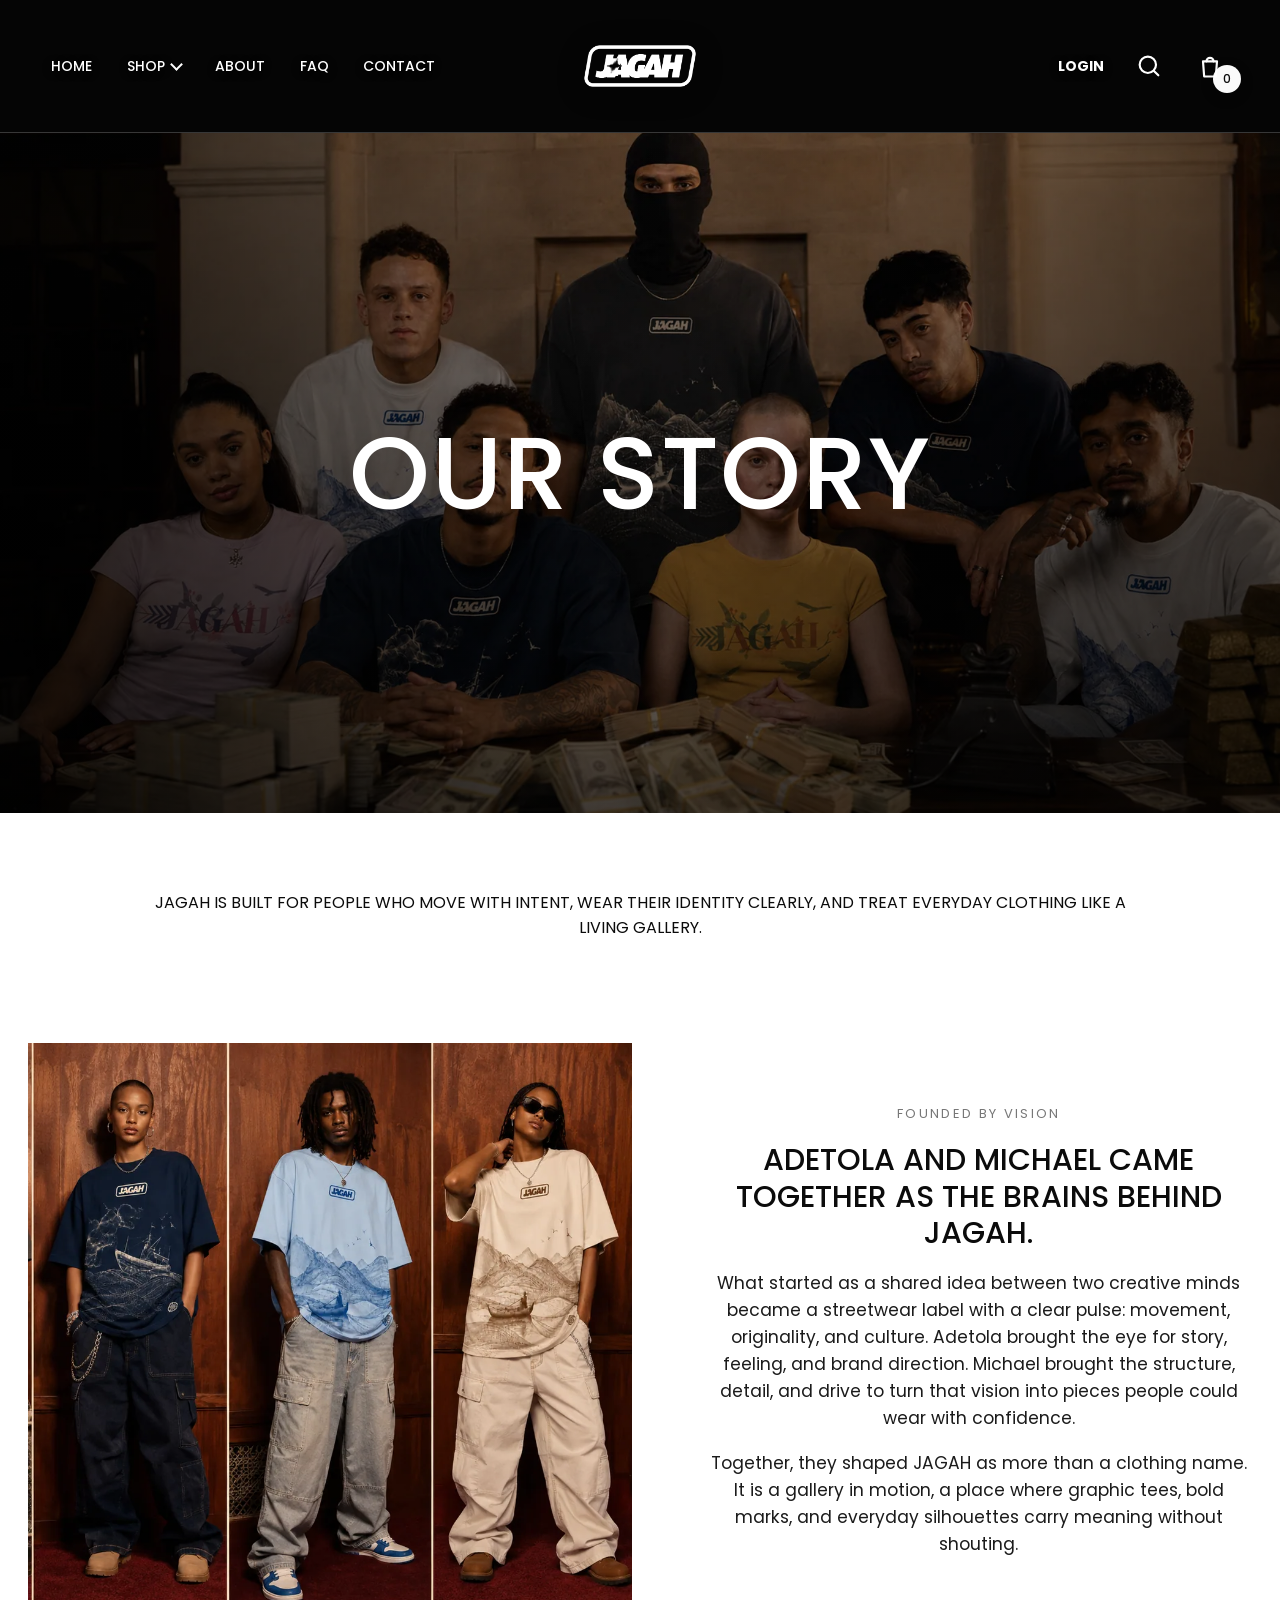
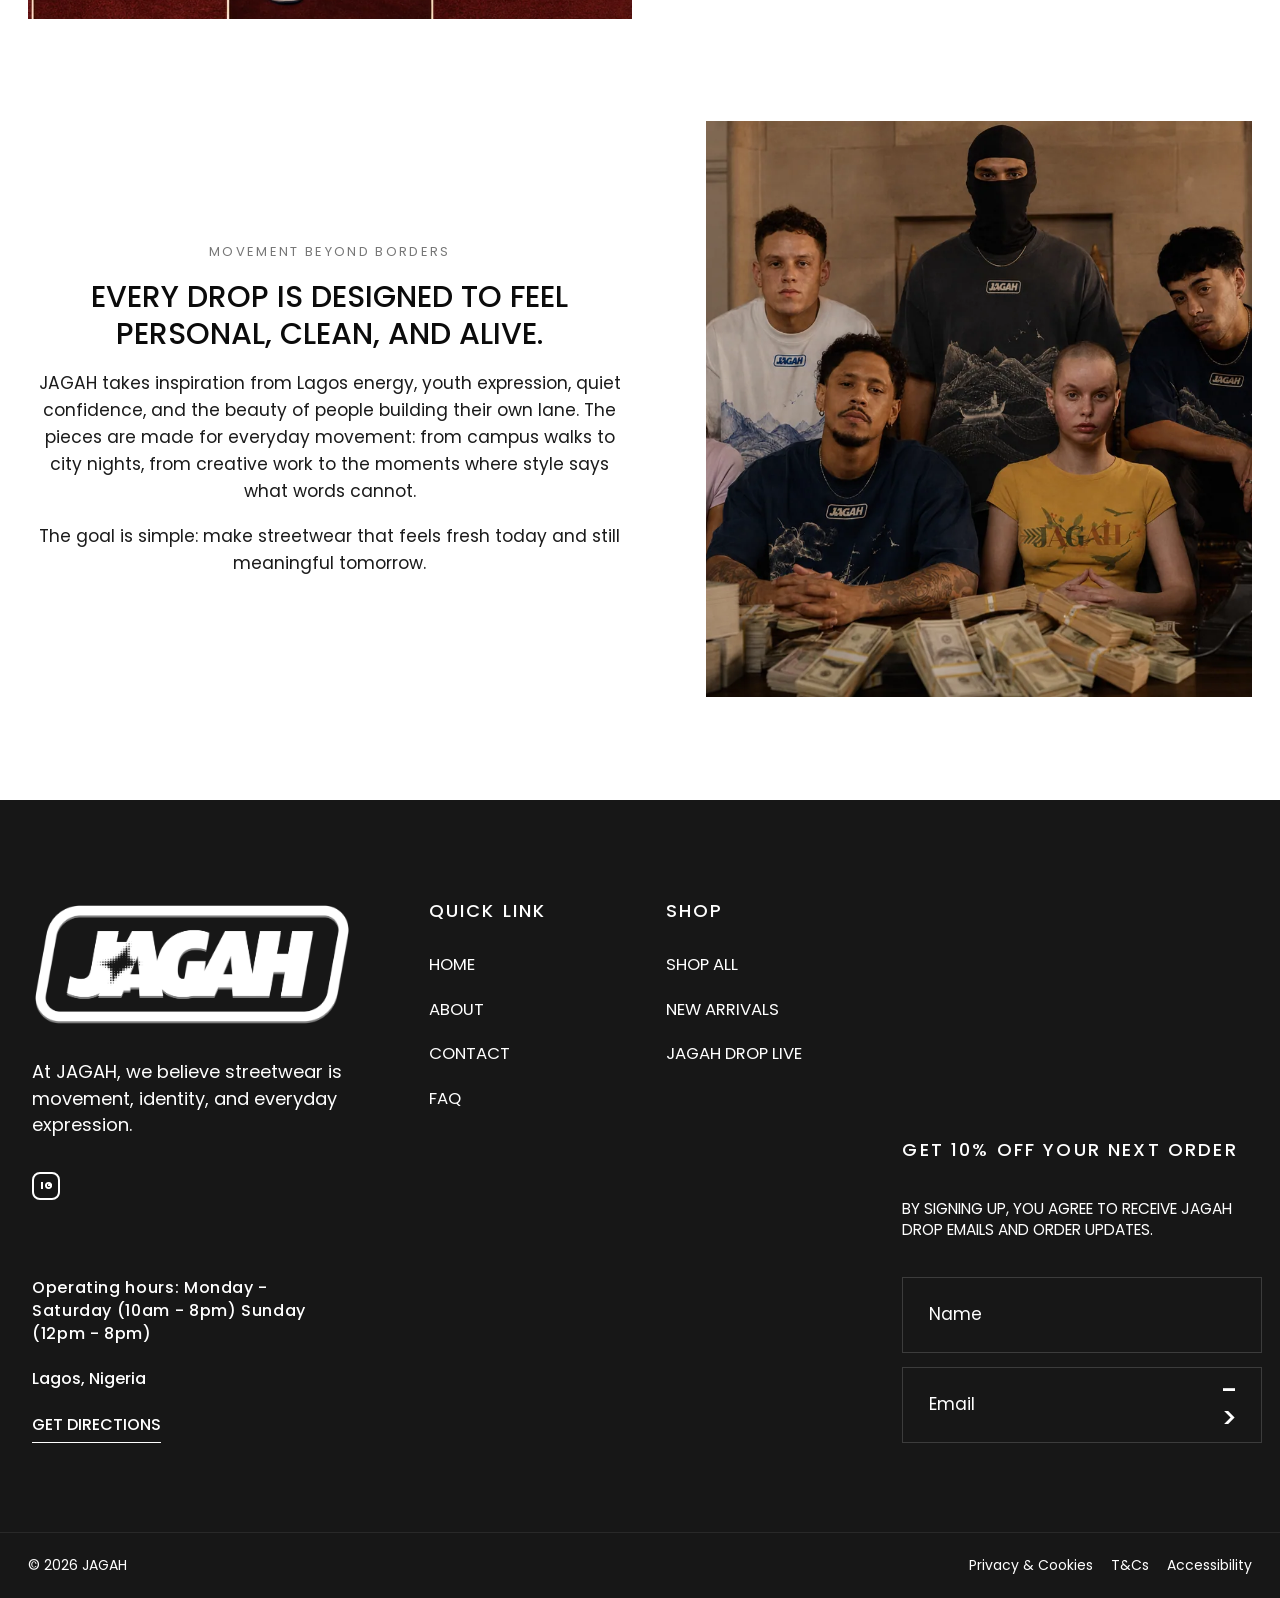
==== about.html @ 0daddcbd "Add files via upload" ====
<!DOCTYPE html>
<html lang="en">
<head>
  <meta charset="UTF-8">
  <meta name="viewport" content="width=device-width, initial-scale=1.0">
  <title>Our Story | JAGAH</title>
  <meta name="description" content="The story of JAGAH, shaped by Adetola and Michael.">
  <link rel="preconnect" href="https://fonts.googleapis.com">
  <link rel="preconnect" href="https://fonts.gstatic.com" crossorigin>
  <link href="https://fonts.googleapis.com/css2?family=Poppins:wght@300;400;500;600&display=swap" rel="stylesheet">
  <link rel="stylesheet" href="styles.css?v=jagah-no-product-popup">
</head>
<body class="about-body">
  <a class="skip-link" href="#story">Skip to story</a>

  <header class="site-header product-header" data-header>
    <a class="brand-wordmark" href="index.html#top" aria-label="JAGAH home">
      <img src="assets/jagah-logo-transparent.png" alt="JAGAH">
    </a>

    <nav class="desktop-nav" aria-label="Primary navigation">
      <a href="index.html#top">Home</a>
      <a class="has-subnav" href="index.html#shop">Shop</a>
      <a href="about.html">About</a>
      <a href="product.html#order-faq">FAQ</a>
      <a href="#support">Contact</a>
    </nav>

    <div class="header-actions">
      <button class="icon-button wishlist-open" type="button" aria-label="Open wishlist" title="Wishlist">
        <svg aria-hidden="true" viewBox="0 0 24 24">
          <path d="M20.8 4.6c-1.6-1.8-4.1-2-5.9-.4L12 6.8 9.1 4.2C7.3 2.6 4.8 2.8 3.2 4.6c-1.6 1.8-1.5 4.6.2 6.3L12 19l8.6-8.1c1.7-1.7 1.8-4.5.2-6.3Z"></path>
        </svg>
        <span class="count-pill" data-wishlist-count>0</span>
      </button>
      <button class="icon-button account-open" type="button" aria-label="Open account" title="Account">
        <span>Login</span>
      </button>
      <form class="search" role="search">
        <label class="sr-only" for="site-search">Search JAGAH products</label>
        <svg aria-hidden="true" viewBox="0 0 24 24">
          <circle cx="11" cy="11" r="7"></circle>
          <path d="m20 20-4-4"></path>
        </svg>
        <input id="site-search" type="search" autocomplete="off" placeholder="Search tees">
        <div class="suggestions" hidden></div>
      </form>
      <button class="bag-trigger" type="button" aria-label="Open shopping bag" title="Shopping bag">
        <svg aria-hidden="true" viewBox="0 0 24 24">
          <path d="M6 8h12l-1 13H7L6 8Z"></path>
          <path d="M9 8a3 3 0 0 1 6 0"></path>
        </svg>
        <span>Bag</span>
        <strong data-bag-count>0</strong>
      </button>
      <button class="menu-button" type="button" aria-label="Open menu" aria-expanded="false">
        <span></span>
        <span></span>
      </button>
    </div>

    <nav class="mobile-nav" aria-label="Mobile navigation" hidden>
      <a href="index.html#top">Home</a>
      <a href="index.html#shop">Shop</a>
      <a href="about.html">About</a>
      <a href="product.html#order-faq">FAQ</a>
      <a href="#support">Contact</a>
    </nav>
  </header>

  <main id="top">
    <section class="about-hero" aria-label="JAGAH story hero">
      <img src="assets/jagah-campaign-table.webp" alt="JAGAH campaign models wearing graphic streetwear">
      <div class="about-hero-shade"></div>
      <h1>Our Story</h1>
    </section>

    <section class="about-intro" id="story">
      <p>JAGAH is built for people who move with intent, wear their identity clearly, and treat everyday clothing like a living gallery.</p>
    </section>

    <section class="about-story-grid">
      <figure>
        <img src="assets/jagah-campaign-lineup.webp" alt="JAGAH models wearing graphic t-shirts">
      </figure>
      <article class="about-story-copy">
        <span>Founded by vision</span>
        <h2>Adetola and Michael came together as the brains behind JAGAH.</h2>
        <p>What started as a shared idea between two creative minds became a streetwear label with a clear pulse: movement, originality, and culture. Adetola brought the eye for story, feeling, and brand direction. Michael brought the structure, detail, and drive to turn that vision into pieces people could wear with confidence.</p>
        <p>Together, they shaped JAGAH as more than a clothing name. It is a gallery in motion, a place where graphic tees, bold marks, and everyday silhouettes carry meaning without shouting.</p>
      </article>
    </section>

    <section class="about-story-grid about-story-grid-reverse">
      <article class="about-story-copy">
        <span>Movement beyond borders</span>
        <h2>Every drop is designed to feel personal, clean, and alive.</h2>
        <p>JAGAH takes inspiration from Lagos energy, youth expression, quiet confidence, and the beauty of people building their own lane. The pieces are made for everyday movement: from campus walks to city nights, from creative work to the moments where style says what words cannot.</p>
        <p>The goal is simple: make streetwear that feels fresh today and still meaningful tomorrow.</p>
      </article>
      <figure>
        <img src="assets/jagah-campaign-table.webp" alt="JAGAH group campaign wearing branded pieces">
      </figure>
    </section>
  </main>

  <footer class="retail-footer jagah-footer" id="support">
    <section class="jagah-footer-grid" aria-label="JAGAH footer">
      <div class="jagah-footer-brand">
        <a class="footer-logo" href="index.html#top" aria-label="JAGAH home">
          <img src="assets/jagah-logo-transparent.png" alt="JAGAH">
        </a>
        <p>At JAGAH, we believe streetwear is movement, identity, and everyday expression.</p>
        <a class="instagram-link" href="#support" aria-label="JAGAH Instagram">IG</a>
        <div class="footer-address">
          <strong>Operating hours: Monday - Saturday (10am - 8pm) Sunday (12pm - 8pm)</strong>
          <span>Lagos, Nigeria</span>
          <a href="#support">Get directions</a>
        </div>
      </div>

      <nav class="footer-link-group" aria-label="Quick links">
        <h3>Quick link</h3>
        <a href="index.html#top">Home</a>
        <a href="about.html">About</a>
        <a href="#support">Contact</a>
        <a href="product.html#order-faq">FAQ</a>
      </nav>

      <nav class="footer-link-group" aria-label="Shop links">
        <h3>Shop</h3>
        <a href="index.html#shop">Shop all</a>
        <a href="index.html#shop">New arrivals</a>
        <a href="index.html#drop">JAGAH drop live</a>
      </nav>

      <form class="footer-newsletter jagah-newsletter" data-footer-newsletter>
        <h2>Get 10% off your next order</h2>
        <p>By signing up, you agree to receive JAGAH drop emails and order updates.</p>
        <label>
          <span class="sr-only">Name</span>
          <input type="text" name="name" placeholder="Name">
        </label>
        <label>
          <span class="sr-only">Email</span>
          <input type="email" name="email" placeholder="Email" required>
          <button type="submit" aria-label="Subscribe">-></button>
        </label>
      </form>
    </section>

    <div class="footer-bottom">
      <span>&copy; 2026 JAGAH</span>
      <div>
        <a href="#support">Privacy & Cookies</a>
        <a href="#support">T&Cs</a>
        <a href="#support">Accessibility</a>
      </div>
    </div>
  </footer>

  <div class="toast" data-toast role="status" aria-live="polite"></div>
  <script src="script.js?v=jagah-no-product-popup"></script>
</body>
</html>
---- styles.css ----
:root {
  --ink: #0b0b0b;
  --ink-2: #1f1f1f;
  --muted: #666666;
  --paper: #ffffff;
  --paper-2: #f4f4f4;
  --white: #ffffff;
  --line: #e5e5e5;
  --yellow: #f7c600;
  --acid: #f4f4f4;
  --brown: #111111;
  --blue: #d7e7ef;
  --green: #1f8f5a;
  --red: #e53935;
  --shadow: 0 12px 34px rgba(11, 11, 11, 0.12);
  --soft-shadow: 0 8px 18px rgba(11, 11, 11, 0.08);
  --radius: 4px;
  --font: "Poppins", "Helvetica Neue", Helvetica, Arial, ui-sans-serif, system-ui, sans-serif;
}

* {
  box-sizing: border-box;
}

html {
  scroll-behavior: smooth;
  scroll-padding-top: 32px;
  overflow-x: hidden;
}

body {
  margin: 0;
  overflow-x: hidden;
  color: var(--ink);
  background: var(--paper);
  font-family: var(--font);
  line-height: 1.5;
  -webkit-font-smoothing: antialiased;
  text-rendering: optimizeLegibility;
}

body.is-locked {
  overflow: hidden;
}

img {
  display: block;
  max-width: 100%;
}

a {
  color: inherit;
  text-decoration: none;
}

button,
input,
select,
textarea {
  font: inherit;
}

button,
select {
  cursor: pointer;
}

button:focus-visible,
a:focus-visible,
input:focus-visible,
select:focus-visible,
textarea:focus-visible {
  outline: 3px solid rgba(11, 11, 11, 0.28);
  outline-offset: 3px;
}

h1,
h2,
h3,
p {
  margin: 0;
  overflow-wrap: anywhere;
}

h1 {
  max-width: 1000px;
  color: var(--white);
  font-size: clamp(54px, 10vw, 132px);
  font-weight: 650;
  letter-spacing: 0;
  line-height: 0.86;
  text-transform: uppercase;
}

h2 {
  font-size: clamp(34px, 5vw, 72px);
  font-weight: 560;
  letter-spacing: 0;
  line-height: 0.94;
  text-transform: uppercase;
}

h3 {
  font-size: 20px;
  font-weight: 560;
  line-height: 1.1;
}

h1,
h2,
h3 {
  overflow-wrap: normal;
  word-break: normal;
}

label {
  display: grid;
  gap: 7px;
  color: var(--muted);
  font-size: 12px;
  font-weight: 500;
  letter-spacing: 0;
  text-transform: uppercase;
}

input,
select,
textarea {
  width: 100%;
  min-height: 46px;
  border: 1px solid var(--line);
  border-radius: var(--radius);
  padding: 0 12px;
  color: var(--ink);
  background: var(--white);
  font-size: 15px;
  font-weight: 400;
  text-transform: none;
}

textarea {
  min-height: 128px;
  padding-block: 12px;
  resize: vertical;
}

input:focus,
select:focus,
textarea:focus {
  border-color: var(--ink);
  outline: none;
}

.skip-link,
.sr-only {
  position: absolute;
  width: 1px;
  height: 1px;
  overflow: hidden;
  clip: rect(0, 0, 0, 0);
  white-space: nowrap;
}

.skip-link:focus {
  z-index: 99;
  width: auto;
  height: auto;
  clip: auto;
  top: 14px;
  left: 14px;
  padding: 10px 14px;
  color: var(--white);
  background: var(--ink);
}

.site-header {
  position: absolute;
  top: 0;
  right: 0;
  left: 0;
  z-index: 49;
  display: grid;
  grid-template-columns: minmax(0, 1fr) auto minmax(0, 1fr);
  grid-template-areas: "nav brand actions";
  gap: 28px;
  align-items: center;
  min-height: 132px;
  border-bottom: 1px solid rgba(255, 255, 255, 0.35);
  padding: 0 clamp(28px, 4vw, 78px);
  color: var(--white);
  background: linear-gradient(180deg, rgba(0, 0, 0, 0.18), rgba(0, 0, 0, 0));
  backdrop-filter: blur(1.5px);
}

.brand-wordmark {
  grid-area: brand;
  display: inline-flex;
  min-width: 210px;
  min-height: 132px;
  align-items: center;
  justify-content: center;
  background: transparent;
  padding: 0 18px;
}

.brand-wordmark img {
  width: min(210px, 18vw);
  height: auto;
  max-height: 54px;
  object-fit: contain;
  filter: drop-shadow(0 4px 14px rgba(0, 0, 0, 0.34));
}

.desktop-nav {
  grid-area: nav;
  display: flex;
  gap: clamp(24px, 2.7vw, 48px);
  align-items: center;
  height: 132px;
  justify-self: start;
}

.desktop-nav a {
  display: inline-flex;
  min-height: 132px;
  align-items: center;
  gap: 7px;
  border: 0;
  padding: 0;
  color: var(--white);
  font-size: clamp(14px, 0.95vw, 18px);
  font-weight: 700;
  letter-spacing: 0;
  text-transform: uppercase;
  text-shadow: 0 2px 10px rgba(0, 0, 0, 0.34);
}

.desktop-nav a:hover {
  color: var(--white);
  background: transparent;
  opacity: 0.78;
}

.desktop-nav .has-subnav::after {
  content: "";
  width: 7px;
  height: 7px;
  border-right: 2px solid currentColor;
  border-bottom: 2px solid currentColor;
  margin-top: -4px;
  transform: rotate(45deg);
}

.search {
  position: relative;
  display: grid;
  grid-template-columns: 28px 0;
  align-items: center;
  gap: 10px;
  width: 32px;
  min-width: 32px;
  min-height: 46px;
  overflow: visible;
  border: 0;
  border-radius: 999px;
  margin: 0;
  padding: 0;
  color: var(--white);
  background: transparent;
  transition: width 180ms ease, padding 180ms ease, background 180ms ease;
}

.search svg,
.icon-button svg,
.bag-trigger svg,
.card-wish svg {
  width: 20px;
  height: 20px;
  fill: none;
  stroke: currentColor;
  stroke-linecap: round;
  stroke-linejoin: round;
  stroke-width: 2;
}

.search input {
  width: 0;
  min-width: 0;
  min-height: 46px;
  border: 0;
  padding: 0;
  opacity: 0;
  color: var(--white);
  background: transparent;
  font-size: 14px;
  font-weight: 600;
  transition: opacity 160ms ease, width 160ms ease;
}

.search input::placeholder {
  color: rgba(255, 255, 255, 0.72);
}

.search:focus-within {
  grid-template-columns: 24px minmax(120px, 1fr);
  width: min(260px, 32vw);
  padding: 0 12px;
  background: rgba(0, 0, 0, 0.28);
  box-shadow: inset 0 0 0 1px rgba(255, 255, 255, 0.32);
}

.search:focus-within input {
  width: 100%;
  opacity: 1;
}

.suggestions {
  position: absolute;
  top: calc(100% + 8px);
  right: 0;
  left: auto;
  z-index: 60;
  display: grid;
  gap: 4px;
  border: 1px solid var(--ink);
  border-radius: var(--radius);
  width: min(280px, 80vw);
  padding: 8px;
  background: var(--white);
  box-shadow: var(--shadow);
}

.suggestions[hidden],
.scrim[hidden] {
  display: none;
}

.suggestions button {
  display: flex;
  justify-content: space-between;
  gap: 12px;
  border: 0;
  border-radius: 6px;
  padding: 10px;
  background: transparent;
  text-align: left;
  font-weight: 500;
}

.suggestions button:hover {
  background: var(--paper);
}

.header-actions {
  grid-area: actions;
  display: flex;
  align-items: center;
  justify-content: end;
  gap: clamp(16px, 1.9vw, 30px);
  min-height: 132px;
}

.icon-button,
.bag-trigger,
.menu-button,
.close-button {
  display: inline-grid;
  place-items: center;
  border: 1px solid rgba(255, 255, 255, 0.28);
  border-radius: var(--radius);
  color: var(--white);
  background: transparent;
}

.icon-button {
  position: relative;
  width: auto;
  height: 46px;
  border: 0;
  border-radius: 0;
  color: var(--white);
  background: transparent;
}

.wishlist-open {
  display: none;
}

.account-open {
  color: var(--white);
  font-size: clamp(14px, 0.95vw, 18px);
  font-weight: 700;
  letter-spacing: 0;
  text-transform: uppercase;
  text-shadow: 0 2px 10px rgba(0, 0, 0, 0.34);
}

.icon-button:hover,
.bag-trigger:hover,
.menu-button:hover,
.close-button:hover {
  border-color: rgba(255, 255, 255, 0.72);
  opacity: 0.82;
}

.count-pill,
.bag-trigger strong {
  display: inline-grid;
  min-width: 22px;
  height: 22px;
  place-items: center;
  border-radius: 999px;
  color: var(--ink);
  color: var(--white);
  background: var(--red);
  font-size: 12px;
  font-weight: 500;
}

.count-pill {
  position: absolute;
  right: -6px;
  top: -6px;
}

.bag-trigger {
  position: relative;
  grid-auto-flow: column;
  gap: 8px;
  width: 38px;
  min-height: 46px;
  margin-left: 0;
  border: 0;
  border-radius: 0;
  padding: 0;
  color: var(--white);
  background: transparent;
  font-weight: 500;
}

.bag-trigger span {
  display: none;
}

.bag-trigger svg,
.search svg {
  width: 28px;
  height: 28px;
  stroke-width: 1.85;
}

.bag-trigger strong {
  position: absolute;
  top: 22px;
  right: -12px;
  min-width: 28px;
  height: 28px;
  background: rgba(255, 255, 255, 0.98);
  box-shadow: 0 4px 14px rgba(0, 0, 0, 0.2);
  color: var(--ink);
}

.menu-button {
  display: none;
  width: 44px;
  height: 44px;
}

.menu-button span {
  display: block;
  width: 18px;
  height: 2px;
  margin: 3px 0;
  background: currentColor;
}

.mobile-nav {
  grid-column: 1 / -1;
  display: grid;
  gap: 8px;
  border: 1px solid var(--line);
  border-radius: var(--radius);
  padding: 10px;
  background: var(--white);
}

.mobile-nav[hidden] {
  display: none;
}

.mobile-nav a {
  padding: 11px;
  color: var(--muted);
  font-weight: 500;
}

.category-ribbon {
  display: none;
  position: sticky;
  top: 72px;
  z-index: 48;
  min-height: 54px;
  align-items: stretch;
  gap: 0;
  overflow-x: auto;
  padding: 0 max(18px, calc((100vw - 1240px) / 2));
  color: var(--white);
  background: var(--ink);
  scrollbar-width: none;
}

.category-ribbon::-webkit-scrollbar {
  display: none;
}

.category-ribbon a,
.category-ribbon button {
  display: inline-flex;
  min-width: max-content;
  align-items: center;
  border: 0;
  padding: 0 18px;
  color: var(--white);
  background: transparent;
  font-size: 14px;
  font-weight: 500;
  text-transform: uppercase;
}

.category-ribbon a:hover,
.category-ribbon button:hover {
  background: rgba(255, 255, 255, 0.1);
}

.category-ribbon .sale-tab {
  position: relative;
  min-width: 86px;
  justify-content: center;
  background: var(--red);
}

.category-ribbon .sale-tab::after {
  content: "";
  position: absolute;
  right: -18px;
  bottom: 0;
  width: 18px;
  height: 100%;
  background: var(--red);
  transform: skewX(-12deg);
  transform-origin: bottom left;
}

.promo-band {
  position: sticky;
  top: 126px;
  z-index: 47;
  display: grid;
  grid-template-columns: 150px 1fr 150px;
  align-items: center;
  min-height: 72px;
  border-bottom: 1px solid var(--white);
  padding: 0 max(26px, calc((100vw - 1240px) / 2));
  color: var(--white);
  background: var(--ink);
}

.promo-band strong {
  justify-self: center;
  font-size: 20px;
  font-weight: 500;
  letter-spacing: 0;
  text-transform: uppercase;
}

.promo-band button {
  min-height: 42px;
  border: 2px solid var(--white);
  color: var(--white);
  background: transparent;
  font-weight: 500;
  text-transform: uppercase;
}

.promo-band button:last-child {
  justify-self: end;
  width: 150px;
}

.inline-promo-band {
  position: static;
  top: auto;
}

.product-first {
  width: 100%;
  max-width: none;
  padding: clamp(76px, 9vw, 118px) clamp(10px, 3.2vw, 62px) clamp(84px, 9vw, 126px);
  background:
    linear-gradient(180deg, #fbfaf8 0%, #ffffff 32%, #fbfaf8 100%);
}

.product-first [data-reveal] {
  opacity: 1;
  transform: none;
}

.hero {
  position: relative;
  display: grid;
  min-height: 100svh;
  overflow: hidden;
  isolation: isolate;
  background: var(--ink);
}

.hero::before,
.hero-slideshow,
.hero-slide,
.hero-shade {
  position: absolute;
  inset: 0;
}

.hero::before {
  content: "";
  z-index: -4;
  background:
    radial-gradient(circle at 22% 28%, rgba(255, 255, 255, 0.16), transparent 32%),
    linear-gradient(135deg, #050505, #161616 46%, #030303);
  animation: heroDrift 15s ease-in-out infinite;
}

.hero-slideshow {
  z-index: -3;
  overflow: hidden;
}

.hero-slide {
  display: block;
  margin: 0;
  opacity: 0;
  transform: scale(1.035);
  transition: opacity 700ms ease, transform 5200ms ease;
}

.hero-slide.is-active {
  opacity: 1;
  transform: scale(1);
}

.hero-slide img {
  width: 100%;
  height: 100%;
  object-fit: cover;
  object-position: center;
  pointer-events: none;
  filter: brightness(0.78) contrast(1.03) saturate(0.98);
}

.hero-slide:nth-child(1) img {
  object-position: center center;
}

.hero-slide:nth-child(2) img {
  object-position: center 46%;
}

.hero-shade {
  z-index: -2;
  background:
    radial-gradient(circle at center 48%, rgba(0, 0, 0, 0.04) 0 34%, rgba(0, 0, 0, 0.16) 58%, rgba(0, 0, 0, 0.54) 100%),
    linear-gradient(180deg, rgba(0, 0, 0, 0.16), rgba(0, 0, 0, 0.02) 38%, rgba(0, 0, 0, 0.56));
}

.hero-copy {
  display: grid;
  justify-items: center;
  align-self: end;
  width: min(1240px, calc(100% - 32px));
  margin: 0 auto;
  padding: 0 0 clamp(32px, 5vw, 58px);
  text-align: center;
}

.hero-copy[data-reveal] {
  opacity: 1;
  transform: none;
}

.hero-logo {
  width: min(470px, 68vw);
  height: auto;
  margin-bottom: 22px;
  opacity: 0.86;
  filter: blur(0.25px) drop-shadow(0 18px 30px rgba(0, 0, 0, 0.68));
}

.hero-mark {
  color: var(--white);
  font-size: clamp(88px, 18vw, 252px);
  font-weight: 650;
  letter-spacing: 0;
  line-height: 0.78;
  text-transform: lowercase;
}

.hero h1 {
  max-width: 940px;
  margin-top: 10px;
  color: var(--white);
  font-size: clamp(28px, 4.2vw, 58px);
  line-height: 1;
}

.hero-copy p:not(.kicker) {
  max-width: 620px;
  margin-top: 16px;
  color: rgba(255, 255, 255, 0.86);
  font-size: 18px;
}

.kicker {
  margin-bottom: 10px;
  color: var(--brown);
  font-size: 11px;
  font-weight: 500;
  letter-spacing: 0;
  text-transform: uppercase;
}

.hero .kicker {
  color: var(--yellow);
}

.hero-shop-button {
  display: inline-flex;
  min-width: 96px;
  min-height: 52px;
  align-items: center;
  justify-content: center;
  border: 0;
  padding: 0 28px;
  color: var(--ink);
  background: rgba(255, 255, 255, 0.96);
  font-size: 12px;
  font-weight: 700;
  letter-spacing: 0;
  line-height: 1;
  text-transform: uppercase;
  transition: transform 160ms ease, background 160ms ease;
}

.hero-shop-button:hover {
  background: var(--white);
  transform: translateY(-2px);
}

.hero-dots {
  display: flex;
  gap: 12px;
  align-items: center;
  justify-content: center;
  margin-top: 50px;
}

.hero-dots button {
  width: 7px;
  height: 7px;
  border: 0;
  border-radius: 999px;
  padding: 0;
  background: rgba(255, 255, 255, 0.66);
  box-shadow: 0 0 0 1px rgba(0, 0, 0, 0.24);
}

.hero-dots button.is-active {
  width: 14px;
  height: 14px;
  border: 2px solid var(--white);
  background: transparent;
}

.hero-actions {
  display: flex;
  flex-wrap: wrap;
  justify-content: center;
  gap: 12px;
  margin-top: 22px;
}

.hero .button.primary {
  border-color: var(--white);
  color: var(--ink);
  background: var(--white);
}

.hero-actions .button {
  min-height: 42px;
  padding: 0 16px;
  font-size: 14px;
}

.hero-collection-mark {
  display: grid;
  width: min(430px, 76vw);
  min-height: 92px;
  place-items: center;
  margin-top: 22px;
  border: 3px solid rgba(255, 255, 255, 0.88);
  color: var(--white);
  background: rgba(0, 0, 0, 0.18);
  font-size: clamp(20px, 3vw, 34px);
  font-weight: 400;
  line-height: 1.18;
  text-align: center;
  text-transform: uppercase;
  backdrop-filter: blur(2px);
}

.hero-collection-mark span,
.hero-collection-mark strong {
  display: block;
}

.hero-collection-mark strong {
  font-weight: 700;
}

.button {
  display: inline-flex;
  min-height: 48px;
  align-items: center;
  justify-content: center;
  border: 1px solid var(--ink);
  border-radius: var(--radius);
  padding: 0 18px;
  color: var(--ink);
  background: var(--white);
  font-size: 15px;
  font-weight: 500;
  line-height: 1;
  transition: transform 160ms ease, background 160ms ease, color 160ms ease, border-color 160ms ease;
}

.button:hover {
  transform: translateY(-2px);
}

.button.primary {
  border-color: var(--ink);
  color: var(--white);
  background: var(--ink);
}

.button.dark {
  color: var(--white);
  background: var(--ink);
}

.button.glass {
  border-color: rgba(255, 255, 255, 0.38);
  color: var(--white);
  background: rgba(255, 255, 255, 0.1);
  backdrop-filter: blur(12px);
}

.button.soft {
  border-color: var(--line);
  background: var(--paper);
}

.button.full {
  width: 100%;
}

.text-button {
  border: 0;
  padding: 0;
  color: var(--ink);
  background: transparent;
  font-weight: 500;
}

.brand-wall {
  width: 100%;
  padding: 82px 0 76px;
  background: var(--white);
}

.brand-wall-heading {
  display: grid;
  width: min(360px, calc(100% - 48px));
  min-height: 98px;
  place-items: center;
  margin: 0 auto 88px;
  border: 3px solid var(--ink);
  color: var(--ink);
  background: var(--white);
  font-size: 24px;
  font-weight: 500;
  letter-spacing: 0;
  line-height: 1.25;
  text-align: center;
  text-transform: uppercase;
}

.brand-wall-heading span,
.brand-wall-heading strong {
  display: block;
}

.brand-wall-heading[data-reveal] {
  opacity: 1;
  transform: none;
}

.brand-tile-grid {
  display: grid;
  grid-template-columns: repeat(3, minmax(0, 1fr));
  gap: 26px;
  width: min(1240px, calc(100% - 32px));
  margin: 0 auto;
}

.brand-tile {
  position: relative;
  display: grid;
  min-height: 470px;
  overflow: hidden;
  border: 0;
  border-radius: 0;
  padding: 0;
  color: var(--white);
  background: #f4f4f4;
  text-align: center;
}

.brand-tile img {
  width: 100%;
  height: 100%;
  object-fit: cover;
  object-position: center;
  transform: scale(1.01);
  transition: transform 220ms ease, filter 220ms ease;
}

.brand-tile::after {
  display: none;
}

.brand-tile:hover img {
  filter: saturate(1.06) contrast(1.05);
  transform: scale(1.045);
}

.drop-live-showcase {
  width: 100%;
  padding: 0 0 26px;
  background: var(--white);
}

.drop-live-grid {
  display: grid;
  grid-template-columns: repeat(5, minmax(0, 1fr));
  gap: 8px;
  width: 100%;
}

.drop-live-tile {
  position: relative;
  display: grid;
  min-height: clamp(420px, 50vw, 610px);
  place-items: center;
  overflow: hidden;
  border: 0;
  color: var(--white);
  background: var(--ink);
  cursor: pointer;
}

.drop-live-tile::after {
  content: "";
  position: absolute;
  inset: 0;
  z-index: 1;
  background:
    linear-gradient(180deg, rgba(0, 0, 0, 0.06), rgba(0, 0, 0, 0.22)),
    radial-gradient(circle at center, rgba(0, 0, 0, 0) 0 32%, rgba(0, 0, 0, 0.18) 100%);
  pointer-events: none;
}

.drop-live-tile img {
  position: absolute;
  inset: 0;
  width: 100%;
  height: 100%;
  object-fit: cover;
  object-position: center;
  filter: saturate(1.02) contrast(1.02) brightness(0.92);
  transform: scale(1.01);
  transition: transform 260ms ease, filter 260ms ease;
}

.drop-live-tile span {
  position: relative;
  z-index: 2;
  color: var(--white);
  font-size: clamp(15px, 1.35vw, 24px);
  font-weight: 700;
  line-height: 1;
  letter-spacing: 0;
  text-transform: uppercase;
  text-shadow: 0 2px 18px rgba(0, 0, 0, 0.48);
}

.drop-live-tile:hover img,
.drop-live-tile:focus-visible img {
  filter: saturate(1.08) contrast(1.06) brightness(0.96);
  transform: scale(1.055);
}

.editorial-band,
.shop-section,
.feature-split,
.service-grid,
.lookbook,
.track-section,
.support-section {
  width: min(1240px, calc(100% - 32px));
  margin: 0 auto;
}

.editorial-band {
  display: grid;
  grid-template-columns: minmax(0, 0.82fr) minmax(0, 1.18fr);
  gap: 26px;
  align-items: end;
  padding: 88px 0 40px;
}

.editorial-text {
  max-width: 540px;
}

.editorial-text p:not(.kicker),
.section-heading p:not(.kicker),
.feature-split p,
.track-section p,
.service-grid p,
.faq-list p {
  color: var(--muted);
  font-size: 16px;
}

.editorial-text p:not(.kicker) {
  margin-top: 18px;
}

.editorial-media {
  display: grid;
  grid-template-columns: 1fr 0.72fr;
  gap: 12px;
  align-items: end;
}

.editorial-media img,
.feature-split > img,
.lookbook-grid img,
.product-card img,
.product-main-image,
.bag-line img,
.saved-row img {
  width: 100%;
  border-radius: var(--radius);
  object-fit: cover;
  background: var(--paper-2);
}

.product-card img {
  border-radius: 0;
}

.editorial-media img:first-child {
  aspect-ratio: 4 / 5;
}

.editorial-media img:last-child {
  aspect-ratio: 3 / 4;
}

.shop-section {
  padding: 42px 0 34px;
}

.section-heading {
  display: grid;
  gap: 8px;
  max-width: 760px;
  margin-bottom: 22px;
}

.product-newin-heading {
  display: flex;
  width: 100%;
  max-width: none;
  align-items: end;
  justify-content: space-between;
  gap: 18px;
  margin: 0 0 clamp(48px, 6vw, 76px);
}

.product-newin-heading .kicker {
  margin-bottom: 16px;
  color: var(--ink);
  font-size: 12px;
  font-weight: 800;
}

.product-newin-heading p:not(.kicker),
.product-newin-heading a {
  color: var(--ink);
  font-size: 12px;
  font-weight: 500;
  letter-spacing: 0;
  text-transform: uppercase;
}

.product-newin-heading a {
  border-bottom: 1px solid rgba(11, 11, 11, 0.64);
  padding-bottom: 8px;
  text-transform: none;
}

.shop-tools {
  display: none;
  justify-content: space-between;
  gap: 18px;
  align-items: end;
  margin-bottom: 18px;
}

.chip-row {
  display: flex;
  flex-wrap: wrap;
  gap: 8px;
}

.chip-row button {
  min-height: 40px;
  border: 1px solid var(--line);
  border-radius: 999px;
  padding: 0 14px;
  color: var(--muted);
  background: var(--white);
  font-weight: 500;
}

.chip-row button.is-active {
  border-color: var(--ink);
  color: var(--white);
  background: var(--ink);
}

.tool-controls {
  display: flex;
  gap: 12px;
  align-items: end;
}

.tool-controls label {
  min-width: 174px;
}

.result-line {
  display: flex;
  justify-content: space-between;
  gap: 12px;
  margin: 4px 0 18px;
  color: var(--muted);
  font-weight: 400;
}

.product-first .result-line {
  display: none;
}

.result-line .text-button {
  display: none;
}

.product-groups {
  display: grid;
  gap: clamp(58px, 7vw, 96px);
}

.product-group {
  display: grid;
  gap: clamp(24px, 3vw, 38px);
  overflow: hidden;
}

.product-group-heading {
  display: flex;
  align-items: end;
  justify-content: space-between;
  gap: 20px;
  padding-bottom: 14px;
  border-bottom: 1px solid rgba(11, 11, 11, 0.12);
}

.product-group-heading span {
  display: block;
  color: var(--ink);
  font-size: clamp(18px, 2vw, 28px);
  font-weight: 600;
  line-height: 1;
  text-transform: uppercase;
}

.product-group-heading p,
.product-group-heading strong {
  margin: 8px 0 0;
  color: #666666;
  font-size: 12px;
  font-weight: 400;
}

.product-grid {
  display: grid;
  grid-auto-flow: column;
  grid-auto-columns: clamp(220px, 23vw, 310px);
  grid-template-columns: none;
  gap: clamp(18px, 2.4vw, 34px);
  overflow-x: auto;
  overflow-y: hidden;
  padding: 0 0 22px;
  scroll-snap-type: x mandatory;
  scrollbar-width: thin;
  scrollbar-color: rgba(11, 11, 11, 0.32) transparent;
}

.product-grid::-webkit-scrollbar {
  height: 6px;
}

.product-grid::-webkit-scrollbar-track {
  background: transparent;
}

.product-grid::-webkit-scrollbar-thumb {
  border-radius: 999px;
  background: rgba(11, 11, 11, 0.28);
}

.product-card {
  position: relative;
  display: grid;
  min-width: 0;
  overflow: visible;
  isolation: isolate;
  border: 0;
  border-radius: 0;
  background: transparent;
  box-shadow: none;
  clip-path: none;
  padding: 0;
  scroll-snap-align: start;
  text-align: center;
  transition: transform 180ms ease;
}

.product-card::before,
.product-card::after {
  content: "";
  position: absolute;
  pointer-events: none;
}

.product-card::before {
  display: none;
}

.product-card::after {
  right: 50%;
  bottom: -18px;
  width: 26px;
  height: 1px;
  background: rgba(11, 11, 11, 0.28);
  box-shadow: none;
  transform: translateX(50%);
}

.product-card:hover {
  border-color: transparent;
  box-shadow: none;
  transform: translateY(-4px);
}

.product-media {
  position: relative;
  display: grid;
  aspect-ratio: 1 / 1.2;
  place-items: center;
  overflow: hidden;
  border: 0;
  background: transparent;
  cursor: pointer;
}

.product-media::before,
.product-media::after {
  content: "";
  position: absolute;
  inset: 0;
  pointer-events: none;
}

.product-media::before {
  display: none;
}

.product-media::after {
  inset: 12% 4% 6%;
  z-index: -1;
  border: 0;
  border-radius: 50%;
  background: radial-gradient(circle, rgba(224, 224, 220, 0.56), rgba(255, 255, 255, 0) 68%);
  box-shadow: none;
}

.product-media img {
  position: relative;
  z-index: 1;
  width: 96%;
  height: 96%;
  object-fit: contain;
  object-position: center;
  border-radius: 0;
  background: transparent;
  filter: drop-shadow(0 14px 18px rgba(40, 35, 28, 0.12));
  transform: none;
  transition: transform 220ms ease, filter 220ms ease;
}

.product-media-contain img,
.product-main-image-contain {
  object-fit: contain;
  background: transparent;
}

.product-card:hover .product-media img {
  filter: drop-shadow(0 18px 22px rgba(40, 35, 28, 0.16));
  transform: scale(1.03);
}

.badge {
  position: absolute;
  top: 4px;
  left: 4px;
  z-index: 2;
  border: 1px solid rgba(11, 11, 11, 0.86);
  border-radius: 0;
  padding: 5px 9px;
  color: var(--white);
  background: rgba(0, 0, 0, 0.86);
  font-size: 10px;
  font-weight: 700;
  text-transform: uppercase;
}

.card-wish {
  position: absolute;
  top: 4px;
  right: 4px;
  z-index: 2;
  width: 34px;
  height: 34px;
  border: 1px solid rgba(11, 11, 11, 0.14);
  border-radius: 999px;
  color: var(--ink);
  background: rgba(255, 255, 255, 0.76);
  backdrop-filter: blur(6px);
}

.card-wish.is-active {
  color: var(--red);
  border-color: var(--red);
}

.card-wish.is-active svg {
  fill: currentColor;
}

.quick-view-bar {
  position: absolute;
  right: 0;
  bottom: 0;
  left: 0;
  z-index: 3;
  min-height: 42px;
  border: 0;
  color: var(--white);
  background: rgba(0, 0, 0, 0.78);
  font-size: 11px;
  font-weight: 700;
  letter-spacing: 0;
  text-align: center;
  text-transform: uppercase;
  cursor: pointer;
  opacity: 0;
  transform: translateY(100%);
  transition: opacity 180ms ease, transform 180ms ease, background 180ms ease;
}

.quick-view-bar:hover,
.quick-view-bar:focus-visible {
  background: rgba(0, 0, 0, 0.9);
}

.product-card:hover .quick-view-bar,
.product-card:focus-within .quick-view-bar {
  opacity: 1;
  transform: translateY(0);
}

.product-info {
  display: grid;
  justify-items: center;
  gap: 6px;
  padding: 20px 4px 0;
}

.price-row,
.card-actions,
.option-row,
.qty-row,
.summary-row,
.drawer-head,
.bag-line-head,
.track-form div {
  display: flex;
  align-items: center;
  justify-content: space-between;
  gap: 12px;
}

.product-brand {
  color: var(--ink);
  font-size: 11px;
  font-weight: 700;
  line-height: 1.15;
  text-transform: lowercase;
}

.product-title {
  min-height: auto;
  color: var(--ink);
  font-size: 12px;
  font-weight: 700;
  line-height: 1.25;
  text-transform: uppercase;
}

.price {
  color: var(--ink);
  font-size: 12px;
  font-weight: 500;
}

.original-price {
  color: var(--muted);
  font-size: 13px;
  text-decoration: line-through;
}

.product-colours {
  color: #666666;
  font-size: 12px;
  font-weight: 400;
}

.card-actions {
  align-items: stretch;
  width: min(100%, 180px);
  max-height: 0;
  opacity: 0;
  overflow: hidden;
  transform: translateY(-4px);
  transition: max-height 180ms ease, opacity 180ms ease, transform 180ms ease;
}

.product-card:hover .card-actions,
.product-card:focus-within .card-actions {
  max-height: 42px;
  opacity: 1;
  transform: translateY(0);
}

.card-actions .button {
  flex: 1;
  min-height: 32px;
  padding: 0 10px;
  font-size: 11px;
}

.card-actions .button.primary {
  border-color: var(--ink);
  color: var(--white);
  background: var(--ink);
}

.card-actions .button.soft {
  border-color: rgba(11, 11, 11, 0.18);
  color: var(--ink);
  background: transparent;
}

.feature-split {
  display: grid;
  grid-template-columns: minmax(0, 0.95fr) minmax(0, 1.05fr);
  gap: 34px;
  align-items: center;
  padding: 76px 0;
}

.feature-split > img {
  aspect-ratio: 1 / 1;
}

.feature-split div {
  display: grid;
  gap: 18px;
  max-width: 620px;
}

.feature-split .button {
  width: max-content;
}

.service-grid {
  display: grid;
  grid-template-columns: repeat(3, minmax(0, 1fr));
  gap: 14px;
  padding: 18px 0 70px;
}

.service-grid article {
  display: grid;
  gap: 12px;
  border: 1px solid var(--line);
  border-radius: var(--radius);
  padding: 22px;
  background: var(--white);
}

.service-grid span {
  width: max-content;
  border-bottom: 3px solid var(--red);
  color: var(--ink);
  font-weight: 500;
}

.lookbook {
  padding: 20px 0 76px;
}

.lookbook-grid {
  display: grid;
  grid-template-columns: 1.1fr 0.9fr 0.9fr 1.1fr;
  gap: 12px;
}

.lookbook-grid img {
  height: 360px;
}

.track-section {
  display: grid;
  grid-template-columns: minmax(0, 1fr) minmax(320px, 0.9fr);
  gap: 28px;
  align-items: end;
  border-block: 1px solid var(--line);
  padding: 56px 0;
}

.track-form {
  display: grid;
  gap: 10px;
}

.track-form input {
  min-width: 0;
}

.track-result {
  grid-column: 1 / -1;
  color: var(--muted);
}

.timeline {
  display: grid;
  gap: 10px;
  margin-top: 16px;
}

.timeline span {
  display: flex;
  gap: 10px;
  align-items: center;
  color: var(--muted);
  font-weight: 400;
}

.timeline span::before {
  content: "";
  width: 13px;
  height: 13px;
  border: 2px solid var(--line);
  border-radius: 999px;
}

.timeline span.is-done {
  color: var(--ink);
}

.timeline span.is-done::before {
  border-color: var(--green);
  background: var(--green);
}

.support-section {
  padding: 76px 0;
}

.support-layout {
  display: grid;
  grid-template-columns: minmax(0, 0.95fr) minmax(0, 1.05fr);
  gap: 18px;
}

.support-form,
.faq-list,
.checkout-summary,
.account-form,
.order-mini-list {
  display: grid;
  gap: 14px;
  border: 1px solid var(--line);
  border-radius: var(--radius);
  padding: 18px;
  background: var(--white);
}

.faq-list details {
  border-bottom: 1px solid var(--line);
  padding-bottom: 14px;
}

.faq-list details:last-child {
  border-bottom: 0;
  padding-bottom: 0;
}

.faq-list summary {
  cursor: pointer;
  font-weight: 500;
}

.faq-list p {
  margin-top: 8px;
}

.bag-drawer {
  position: fixed;
  top: 0;
  right: 0;
  z-index: 70;
  display: flex;
  width: min(480px, calc(100vw - 18px));
  height: 100svh;
  flex-direction: column;
  border-left: 1px solid var(--line);
  background: var(--paper);
  box-shadow: -18px 0 60px rgba(11, 11, 11, 0.2);
  transform: translateX(106%);
  transition: transform 220ms ease;
}

.bag-drawer.is-open {
  transform: translateX(0);
}

.bag-drawer[aria-hidden="true"] {
  pointer-events: none;
}

.drawer-head {
  padding: 20px;
  border-bottom: 1px solid var(--line);
  background: var(--white);
}

.drawer-head h2 {
  font-size: 34px;
}

.close-button {
  width: 42px;
  height: 42px;
  font-weight: 500;
}

.bag-items {
  display: grid;
  gap: 12px;
  overflow-y: auto;
  padding: 16px;
}

.bag-line {
  display: grid;
  grid-template-columns: 82px 1fr;
  gap: 12px;
  border: 1px solid var(--line);
  border-radius: var(--radius);
  padding: 10px;
  background: var(--white);
}

.bag-line img {
  height: 92px;
}

.bag-line h3 {
  font-size: 15px;
}

.bag-line small {
  color: var(--muted);
}

.line-actions {
  display: flex;
  flex-wrap: wrap;
  gap: 6px;
  margin-top: 10px;
}

.line-actions button,
.qty-button {
  min-height: 32px;
  border: 1px solid var(--line);
  border-radius: 6px;
  padding: 0 9px;
  background: var(--paper);
  font-weight: 500;
}

.bag-empty {
  display: grid;
  gap: 6px;
  margin: 16px;
  border: 1px dashed var(--line);
  border-radius: var(--radius);
  padding: 18px;
  color: var(--muted);
}

.bag-empty[hidden] {
  display: none;
}

.bag-summary {
  display: grid;
  gap: 12px;
  margin-top: auto;
  border-top: 1px solid var(--line);
  padding: 18px;
  background: var(--white);
}

.coupon-line span {
  display: grid;
  grid-template-columns: 1fr auto;
  gap: 8px;
}

.coupon-line button {
  border: 1px solid var(--ink);
  border-radius: var(--radius);
  padding: 0 12px;
  color: var(--white);
  background: var(--ink);
  font-weight: 500;
}

.summary-row {
  color: var(--muted);
  font-weight: 500;
}

.summary-row strong {
  color: var(--ink);
}

.summary-row.total {
  border-top: 1px solid var(--line);
  padding-top: 12px;
  color: var(--ink);
  font-size: 19px;
}

.scrim {
  position: fixed;
  inset: 0;
  z-index: 69;
  background: rgba(11, 11, 11, 0.5);
  opacity: 0;
  transition: opacity 180ms ease;
}

.scrim.is-open {
  opacity: 1;
}

dialog {
  width: min(980px, calc(100vw - 24px));
  max-height: calc(100svh - 24px);
  overflow: auto;
  border: 1px solid var(--line);
  border-radius: var(--radius);
  padding: 0;
  color: var(--ink);
  background: var(--paper);
  box-shadow: var(--shadow);
}

dialog::backdrop {
  background: rgba(11, 11, 11, 0.58);
  backdrop-filter: blur(4px);
}

.product-dialog {
  width: min(1180px, calc(100vw - 24px));
  background: var(--white);
}

.dialog-close {
  position: sticky;
  top: 12px;
  left: calc(100% - 54px);
  z-index: 2;
  margin: 12px 12px 0;
}

.product-detail {
  display: grid;
  grid-template-columns: minmax(0, 1.05fr) minmax(320px, 0.95fr);
  gap: 24px;
  padding: 0 24px 24px;
}

.product-page-view {
  padding: 0 22px 28px;
}

.product-breadcrumb {
  display: flex;
  flex-wrap: wrap;
  gap: 10px;
  margin: 0 0 18px;
  color: #666;
  font-size: 12px;
}

.product-breadcrumb a {
  color: var(--ink);
  text-decoration: underline;
  text-underline-offset: 4px;
}

.product-breadcrumb a:not(:last-child)::after,
.product-breadcrumb span:not(:last-child)::after {
  content: ">";
  margin-left: 10px;
  color: #999;
}

.gallery {
  display: grid;
  gap: 10px;
}

.product-gallery-retail {
  position: relative;
  grid-template-columns: 74px minmax(0, 1fr);
  gap: 18px;
  align-items: start;
}

.product-main-image {
  aspect-ratio: 4 / 5;
}

.thumbs {
  display: flex;
  gap: 8px;
}

.thumbs button {
  width: 74px;
  height: 74px;
  border: 1px solid var(--line);
  border-radius: var(--radius);
  padding: 0;
  overflow: hidden;
  background: var(--white);
}

.thumbs img {
  width: 100%;
  height: 100%;
  object-fit: cover;
}

.product-gallery-retail .thumbs {
  display: grid;
  gap: 10px;
}

.product-gallery-retail .product-main-image {
  height: min(650px, 68vh);
  object-fit: cover;
  background: #f2f2f2;
}

.model-note {
  grid-column: 2;
  color: #555;
  font-size: 12px;
  text-align: center;
}

.buybox {
  display: grid;
  gap: 16px;
  align-content: start;
}

.retail-buybox {
  position: relative;
  gap: 13px;
  align-self: start;
  padding: 4px 8px 0 0;
}

.buybox h2 {
  font-size: clamp(34px, 5vw, 62px);
}

.retail-buybox h2 {
  max-width: 360px;
  font-size: 18px;
  font-weight: 500;
  line-height: 1.35;
  text-transform: none;
}

.share-button {
  position: absolute;
  top: 0;
  right: 0;
  display: grid;
  width: 34px;
  height: 34px;
  place-items: center;
  border: 0;
  background: transparent;
}

.share-button svg,
.retail-wish-button svg {
  width: 22px;
  height: 22px;
  fill: none;
  stroke: currentColor;
  stroke-linecap: round;
  stroke-linejoin: round;
  stroke-width: 2;
}

.product-price-line .price {
  font-size: 17px;
}

.rating-row {
  display: flex;
  align-items: center;
  gap: 8px;
  color: var(--ink);
  font-size: 13px;
}

.rating-row span {
  letter-spacing: 0;
}

.rating-row a {
  color: var(--ink);
  text-decoration: underline;
}

.retail-option {
  display: grid;
  gap: 10px;
}

.size-head {
  display: flex;
  align-items: center;
  justify-content: space-between;
  gap: 10px;
}

.size-head a {
  color: #2146a5;
  font-size: 12px;
  text-decoration: underline;
}

.colour-options button,
.size-options button {
  min-width: 54px;
  border-radius: 0;
  background: #f7f7f7;
}

.product-cta-row {
  display: grid;
  grid-template-columns: 1fr 48px;
  gap: 10px;
}

.retail-add-button {
  min-height: 48px;
  border: 0;
  color: var(--white);
  background: #018849;
  font-weight: 500;
  letter-spacing: 0;
  text-transform: uppercase;
}

.retail-wish-button {
  display: grid;
  place-items: center;
  border: 1px solid var(--line);
  border-radius: 50%;
  color: var(--ink);
  background: var(--white);
}

.delivery-card {
  display: grid;
  gap: 6px;
  border: 1px solid var(--line);
  padding: 14px;
  color: #333;
  background: #fbfbfb;
  font-size: 13px;
}

.delivery-card span {
  color: #666;
}

.product-accordion {
  border-top: 1px solid var(--line);
  padding: 14px 0;
}

.product-accordion summary {
  cursor: pointer;
  font-weight: 500;
}

.product-accordion p,
.product-accordion li {
  color: #555;
  font-size: 13px;
}

.related-products {
  border-top: 1px solid var(--line);
  margin-top: 34px;
  padding-top: 26px;
}

.related-products h3 {
  margin-bottom: 16px;
  font-size: 16px;
  text-transform: uppercase;
}

.related-products h2 {
  margin-bottom: 16px;
  font-size: 16px;
  font-weight: 600;
  text-transform: uppercase;
}

.related-products > div {
  display: grid;
  grid-template-columns: repeat(5, minmax(0, 1fr));
  gap: 14px;
}

.related-card {
  position: relative;
  display: grid;
  gap: 7px;
  color: var(--ink);
  font-size: 13px;
  cursor: pointer;
}

.related-card img {
  width: 100%;
  aspect-ratio: 3 / 4;
  object-fit: cover;
  background: #f2f2f2;
}

.related-card .card-wish {
  top: auto;
  right: 8px;
  bottom: 58px;
}

.related-card strong {
  font-size: 13px;
}

.option-buttons,
.qty-controls {
  display: flex;
  flex-wrap: wrap;
  gap: 8px;
}

.option-buttons button {
  min-height: 40px;
  border: 1px solid var(--line);
  border-radius: var(--radius);
  padding: 0 12px;
  background: var(--white);
  font-weight: 500;
}

.option-buttons button.is-selected {
  border-color: var(--ink);
  color: var(--white);
  background: var(--ink);
}

.qty-controls {
  align-items: center;
}

.product-notes {
  display: grid;
  gap: 8px;
  color: var(--muted);
  font-size: 14px;
}

.product-notes li {
  margin-bottom: 5px;
}

.product-body,
.about-body {
  background: var(--white);
}

.product-body .site-header,
.about-body .site-header {
  position: sticky;
  top: 0;
  min-height: 92px;
  border-bottom: 1px solid rgba(255, 255, 255, 0.2);
  background: #050505;
}

.product-body .brand-wordmark,
.product-body .header-actions,
.about-body .brand-wordmark,
.about-body .header-actions {
  min-height: 92px;
}

.product-body .brand-wordmark img,
.about-body .brand-wordmark img {
  max-height: 44px;
}

.product-page-main {
  min-height: 72svh;
  background: var(--white);
}

.standalone-product-shell {
  width: min(1840px, 100%);
  margin: 0 auto;
  padding: 42px clamp(18px, 4vw, 78px) 76px;
}

.standalone-product-view {
  padding: 0;
}

.standalone-product-view .product-detail {
  grid-template-columns: minmax(0, 1.1fr) minmax(340px, 0.9fr);
  gap: clamp(28px, 5vw, 96px);
  padding: 50px 0 34px;
  align-items: center;
}

.standalone-product-view .product-gallery-retail {
  grid-template-columns: 82px minmax(0, 1fr);
}

.standalone-product-view .product-gallery-retail .product-main-image {
  height: min(720px, 72vh);
  object-fit: contain;
  background: #f8f8f8;
}

.standalone-product-view .retail-buybox {
  gap: 18px;
  padding: 0;
}

.product-brand-line {
  margin: 0;
  color: #777;
  font-size: 13px;
  font-weight: 500;
  letter-spacing: 0.18em;
  text-transform: uppercase;
}

.standalone-product-view .retail-buybox h1 {
  max-width: 520px;
  margin: 0;
  font-size: clamp(24px, 2.4vw, 42px);
  font-weight: 500;
  letter-spacing: 0;
  line-height: 1.12;
}

.standalone-product-view .product-price-line .price {
  font-size: 20px;
}

.about-hero {
  position: relative;
  display: grid;
  min-height: clamp(430px, 62vw, 680px);
  place-items: center;
  overflow: hidden;
  background: #050505;
}

.about-hero img,
.about-hero-shade {
  position: absolute;
  inset: 0;
}

.about-hero img {
  width: 100%;
  height: 100%;
  object-fit: cover;
  object-position: center 38%;
}

.about-hero-shade {
  background:
    linear-gradient(90deg, rgba(0, 0, 0, 0.62), rgba(0, 0, 0, 0.12) 52%, rgba(0, 0, 0, 0.46)),
    linear-gradient(180deg, rgba(0, 0, 0, 0.12), rgba(0, 0, 0, 0.58));
}

.about-hero h1 {
  position: relative;
  z-index: 1;
  margin: 0;
  color: var(--white);
  font-size: clamp(52px, 8vw, 116px);
  font-weight: 400;
  letter-spacing: 0.01em;
  line-height: 1;
  text-transform: uppercase;
}

.about-intro {
  display: grid;
  width: min(980px, calc(100% - 40px));
  margin: 0 auto;
  padding: clamp(42px, 7vw, 78px) 0 clamp(60px, 8vw, 110px);
  place-items: center;
  text-align: center;
}

.about-intro p {
  margin: 0;
  color: var(--ink);
  font-size: clamp(15px, 1.25vw, 18px);
  font-weight: 400;
  line-height: 1.55;
  text-transform: uppercase;
}

.about-story-grid {
  display: grid;
  grid-template-columns: minmax(0, 1.05fr) minmax(320px, 0.95fr);
  gap: clamp(34px, 5.8vw, 86px);
  width: min(1600px, calc(100% - 56px));
  margin: 0 auto;
  padding: 0 0 clamp(70px, 8vw, 120px);
  align-items: center;
}

.about-story-grid figure {
  margin: 0;
  overflow: hidden;
  background: #f4f4f4;
}

.about-story-grid img {
  display: block;
  width: 100%;
  min-height: clamp(420px, 45vw, 690px);
  object-fit: cover;
}

.about-story-copy {
  display: grid;
  gap: 18px;
  justify-items: center;
  text-align: center;
}

.about-story-copy span {
  color: #777;
  font-size: 13px;
  font-weight: 400;
  letter-spacing: 0.18em;
  text-transform: uppercase;
}

.about-story-copy h2 {
  max-width: 680px;
  margin: 0;
  color: var(--ink);
  font-size: clamp(24px, 2.35vw, 42px);
  font-weight: 400;
  line-height: 1.22;
  text-transform: uppercase;
}

.about-story-copy p {
  max-width: 660px;
  margin: 0;
  color: #1b1b1b;
  font-size: clamp(16px, 1.35vw, 22px);
  font-weight: 400;
  line-height: 1.56;
}

.order-faq-section {
  width: min(1590px, calc(100% - 56px));
  margin: 0 auto;
  padding: clamp(58px, 7vw, 105px) 0 clamp(78px, 8vw, 126px);
  background: var(--white);
}

.order-faq-section h2 {
  margin: 0 0 46px;
  color: var(--ink);
  font-size: clamp(38px, 4.8vw, 56px);
  font-weight: 600;
  letter-spacing: 0.08em;
  line-height: 1;
  text-align: center;
}

.order-faq-list {
  border-top: 1px solid #ddd;
}

.order-faq-list details {
  border-bottom: 1px solid #ddd;
}

.order-faq-list summary {
  display: grid;
  grid-template-columns: minmax(0, 1fr) auto;
  gap: 22px;
  align-items: center;
  min-height: 74px;
  cursor: pointer;
  list-style: none;
  color: var(--ink);
  font-size: clamp(16px, 1.45vw, 22px);
  font-weight: 600;
  letter-spacing: 0.02em;
  text-transform: uppercase;
}

.order-faq-list summary::-webkit-details-marker {
  display: none;
}

.order-faq-list summary strong {
  display: grid;
  width: 36px;
  height: 36px;
  place-items: center;
  font-size: 32px;
  font-weight: 300;
  line-height: 1;
  transition: transform 180ms ease;
}

.order-faq-list details[open] summary strong {
  transform: rotate(45deg);
}

.order-faq-list p {
  max-width: 820px;
  margin: -4px 0 26px;
  color: #5f5f5f;
  font-size: 17px;
  line-height: 1.65;
}

.checkout-form {
  display: grid;
  grid-template-columns: minmax(0, 1fr) 330px;
  gap: 24px;
  padding: 0 24px 24px;
}

.checkout-form fieldset {
  display: grid;
  gap: 12px;
  border: 1px solid var(--line);
  border-radius: var(--radius);
  margin: 16px 0;
  padding: 16px;
  background: var(--white);
}

.checkout-form legend {
  padding: 0 8px;
  font-weight: 500;
}

.checkout-summary {
  position: sticky;
  top: 16px;
  align-self: start;
}

.summary-item,
.saved-row,
.order-row {
  display: grid;
  grid-template-columns: 68px 1fr auto;
  gap: 12px;
  align-items: center;
  border-bottom: 1px solid var(--line);
  padding-bottom: 10px;
}

.summary-item img,
.saved-row img {
  height: 68px;
}

.mini-dialog {
  width: min(620px, calc(100vw - 24px));
}

.mini-dialog > .kicker,
.mini-dialog > h2,
.mini-dialog > .saved-list,
.mini-dialog > .account-form,
.mini-dialog > .order-mini-list {
  margin-inline: 24px;
}

.mini-dialog > .saved-list,
.mini-dialog > .order-mini-list {
  margin-bottom: 24px;
}

.saved-list {
  display: grid;
  gap: 12px;
  margin-top: 18px;
}

.saved-row {
  grid-template-columns: 78px 1fr auto;
  border: 1px solid var(--line);
  border-radius: var(--radius);
  padding: 10px;
  background: var(--white);
}

.saved-row img {
  height: 78px;
}

.empty-note {
  color: var(--muted);
}

.toast {
  position: fixed;
  right: 18px;
  bottom: 18px;
  z-index: 90;
  max-width: min(380px, calc(100vw - 36px));
  border: 1px solid var(--ink);
  border-radius: var(--radius);
  padding: 13px 15px;
  color: var(--white);
  background: var(--ink);
  box-shadow: var(--shadow);
  font-weight: 500;
  opacity: 0;
  pointer-events: none;
  transform: translateY(12px);
  transition: opacity 170ms ease, transform 170ms ease;
}

.toast.is-visible {
  opacity: 1;
  transform: translateY(0);
}

.retail-footer {
  color: var(--white);
  background: #1f1f1f;
}

.footer-social-pay {
  display: flex;
  min-height: 76px;
  align-items: center;
  justify-content: center;
  gap: 38px;
  border-top: 1px solid var(--line);
  color: var(--ink);
  background: var(--white);
}

.social-dot {
  display: inline-grid;
  width: 46px;
  height: 46px;
  place-items: center;
  border-radius: 50%;
  color: var(--white);
  background: #36589d;
  font-size: 14px;
  font-weight: 500;
  text-transform: uppercase;
}

.social-dot:nth-child(2) {
  background: #8736b8;
}

.social-dot:nth-child(3) {
  background: #16a34a;
}

.footer-divider {
  width: 1px;
  height: 34px;
  background: #aaa;
}

.pay-badge {
  display: inline-grid;
  min-width: 72px;
  min-height: 30px;
  place-items: center;
  border: 1px solid #d5d5d5;
  border-radius: 4px;
  color: #1d4d91;
  background: #f7f7f7;
  font-size: 12px;
  font-weight: 500;
}

.footer-signup {
  display: grid;
  grid-template-columns: minmax(0, 1.3fr) minmax(280px, 0.7fr);
  gap: 46px;
  align-items: center;
  padding: 46px max(28px, calc((100vw - 1240px) / 2));
  background: #696969;
}

.footer-newsletter {
  display: grid;
  gap: 18px;
}

.footer-newsletter h2 {
  color: var(--white);
  font-size: clamp(21px, 2.6vw, 30px);
  font-weight: 540;
  letter-spacing: 0;
  line-height: 1.2;
}

.footer-newsletter div {
  display: grid;
  grid-template-columns: minmax(0, 520px) 150px;
  gap: 18px;
}

.footer-newsletter input {
  min-height: 58px;
  border: 0;
  border-radius: 0;
  font-size: 20px;
}

.footer-newsletter button,
.footer-app a {
  display: inline-flex;
  min-height: 58px;
  align-items: center;
  justify-content: center;
  border: 0;
  padding: 0 20px;
  color: var(--white);
  background: var(--ink);
  font-size: 18px;
  font-weight: 500;
  letter-spacing: 0;
  text-transform: uppercase;
}

.footer-newsletter p {
  max-width: 820px;
  color: var(--white);
  font-size: 14px;
}

.footer-app {
  display: grid;
  grid-template-columns: 118px 1fr;
  gap: 14px;
  align-items: center;
}

.app-icon {
  display: grid;
  width: 118px;
  height: 76px;
  place-items: center;
  border-radius: 18px;
  background: var(--ink);
  padding: 12px;
}

.app-icon img {
  width: 100%;
  height: auto;
  max-height: 52px;
  object-fit: contain;
}

.footer-app strong,
.footer-app span {
  display: block;
  color: var(--white);
}

.footer-app strong {
  font-size: 22px;
  font-weight: 500;
  letter-spacing: 0;
}

.footer-app span {
  margin-top: 6px;
}

.footer-app a {
  grid-column: 1 / -1;
  width: max-content;
  margin-top: 10px;
}

.footer-main {
  display: grid;
  grid-template-columns: repeat(4, minmax(0, 1fr));
  gap: 54px;
  padding: 52px max(28px, calc((100vw - 1240px) / 2)) 70px;
  background: #1f1f1f;
}

.footer-main h3 {
  margin: 0 0 24px;
  color: var(--white);
  font-size: 19px;
  font-weight: 500;
  letter-spacing: 0;
  text-transform: uppercase;
}

.footer-main a,
.footer-main p {
  display: block;
  margin: 0 0 16px;
  color: var(--white);
  font-size: 17px;
  font-weight: 400;
}

.footer-main a:hover {
  text-decoration: underline;
}

.flag-dot {
  display: inline-grid;
  min-width: 34px;
  min-height: 28px;
  place-items: center;
  border-radius: 999px;
  margin-inline: 8px;
  color: var(--white);
  background: #11824d;
  font-size: 11px;
  font-weight: 500;
}

.footer-main button {
  border: 0;
  color: var(--white);
  background: transparent;
  font-weight: 500;
  letter-spacing: 0;
  text-transform: uppercase;
}

.flag-list {
  display: flex;
  flex-wrap: wrap;
  gap: 13px;
  margin-top: 18px;
}

.flag-list span {
  display: inline-flex;
  min-height: 30px;
  align-items: center;
  border: 1px solid rgba(255, 255, 255, 0.32);
  border-radius: 999px;
  padding: 0 12px;
  font-size: 12px;
  font-weight: 500;
}

.footer-bottom {
  display: flex;
  justify-content: space-between;
  gap: 16px;
  padding: 22px max(28px, calc((100vw - 1240px) / 2));
  color: var(--white);
  background: #2d2d2d;
}

.footer-bottom div {
  display: flex;
  flex-wrap: wrap;
  gap: 18px;
}

.footer-bottom a,
.footer-bottom span {
  color: var(--white);
  font-size: 14px;
}

.jagah-footer {
  color: var(--white);
  background: #171717;
}

.jagah-footer-grid {
  display: grid;
  grid-template-columns: minmax(320px, 1.45fr) minmax(160px, 0.7fr) minmax(160px, 0.7fr) minmax(360px, 1.35fr);
  gap: clamp(42px, 6vw, 104px);
  align-items: start;
  padding: clamp(74px, 8vw, 120px) max(32px, calc((100vw - 1540px) / 2)) clamp(62px, 7vw, 96px);
  background: #171717;
}

.jagah-footer-brand {
  display: grid;
  gap: 34px;
}

.footer-logo {
  display: inline-flex;
  width: min(320px, 72vw);
  align-items: center;
}

.footer-logo img {
  width: 100%;
  height: auto;
  filter: drop-shadow(0 2px 0 rgba(255, 255, 255, 0.45));
}

.jagah-footer-brand p {
  max-width: 560px;
  margin: 0;
  color: var(--white);
  font-size: clamp(18px, 1.4vw, 22px);
  font-weight: 400;
  line-height: 1.45;
}

.instagram-link {
  display: inline-grid;
  width: 28px;
  height: 28px;
  place-items: center;
  border: 2px solid currentColor;
  border-radius: 8px;
  color: var(--white);
  font-size: 10px;
  font-weight: 800;
  line-height: 1;
}

.footer-address {
  display: grid;
  gap: 22px;
  margin-top: 42px;
}

.footer-address strong,
.footer-address span,
.footer-address a {
  color: var(--white);
  font-size: clamp(16px, 1.25vw, 21px);
  font-weight: 500;
  line-height: 1.45;
}

.footer-address strong {
  letter-spacing: 0.04em;
}

.footer-address a {
  width: max-content;
  border-bottom: 1px solid currentColor;
  padding-bottom: 6px;
  text-transform: uppercase;
}

.footer-link-group {
  display: grid;
  gap: 22px;
}

.footer-link-group h3,
.jagah-newsletter h2 {
  margin: 0 0 12px;
  color: var(--white);
  font-size: clamp(18px, 1.4vw, 23px);
  font-weight: 700;
  letter-spacing: 0.12em;
  line-height: 1;
  text-transform: uppercase;
}

.footer-link-group a {
  color: var(--white);
  font-size: clamp(16px, 1.3vw, 21px);
  font-weight: 400;
  line-height: 1.35;
  text-transform: uppercase;
}

.footer-link-group a:hover,
.footer-address a:hover {
  opacity: 0.72;
}

.jagah-newsletter {
  display: grid;
  align-self: end;
  gap: 14px;
  margin-top: clamp(150px, 18vw, 270px);
}

.jagah-newsletter p {
  margin: 14px 0 22px;
  color: var(--white);
  font-size: clamp(14px, 1.2vw, 19px);
  font-weight: 400;
  line-height: 1.35;
  text-transform: uppercase;
}

.jagah-newsletter label {
  position: relative;
  display: grid;
  min-height: 76px;
  border: 1px solid rgba(255, 255, 255, 0.16);
}

.jagah-newsletter input {
  width: 100%;
  border: 0;
  color: var(--white);
  background: transparent;
  padding: 0 64px 0 26px;
  font-size: clamp(17px, 1.3vw, 21px);
  outline: none;
}

.jagah-newsletter input::placeholder {
  color: var(--white);
  opacity: 1;
}

.jagah-newsletter button {
  position: absolute;
  top: 0;
  right: 0;
  width: 64px;
  height: 100%;
  border: 0;
  color: var(--white);
  background: transparent;
  font-size: 28px;
  line-height: 1;
}

.jagah-footer .footer-bottom {
  border-top: 1px solid rgba(255, 255, 255, 0.08);
  background: #171717;
}

[data-reveal] {
  opacity: 0;
  transform: translateY(18px);
  transition: opacity 620ms ease, transform 620ms ease;
}

[data-reveal].is-visible {
  opacity: 1;
  transform: translateY(0);
}

@keyframes heroDrift {
  0%,
  100% {
    transform: scale(1.03) translateY(0);
  }

  50% {
    transform: scale(1.07) translateY(-8px);
  }
}

@keyframes heroVideoFloat {
  0%,
  100% {
    transform: scale(1.01) translateY(0);
  }

  50% {
    transform: scale(1.045) translateY(-12px);
  }
}

@media (max-width: 1120px) {
  .site-header {
    grid-template-columns: 1fr auto 1fr;
    grid-template-areas: ". brand actions";
    min-height: 104px;
    padding: 0 24px;
  }

  .desktop-nav {
    display: none;
  }

  .brand-wordmark {
    min-height: 104px;
  }

  .brand-wordmark img {
    width: min(174px, 30vw);
    max-height: 46px;
  }

  .header-actions {
    min-height: 104px;
  }

  .menu-button {
    display: inline-grid;
    border: 0;
    color: var(--white);
  }

  .brand-tile-grid,
  .lookbook-grid {
    grid-template-columns: repeat(2, minmax(0, 1fr));
  }

  .product-grid {
    grid-auto-columns: clamp(210px, 34vw, 290px);
    grid-template-columns: none;
  }

  .drop-live-grid {
    grid-template-columns: repeat(3, minmax(0, 1fr));
  }

  .drop-live-tile {
    min-height: 430px;
  }

  .editorial-band,
  .feature-split,
  .track-section,
  .support-layout,
  .checkout-form,
  .product-detail {
    grid-template-columns: 1fr;
  }

  .checkout-summary {
    position: static;
  }

  .promo-band {
    top: 126px;
    grid-template-columns: 120px 1fr 120px;
  }

  .footer-signup,
  .footer-main {
    grid-template-columns: repeat(2, minmax(0, 1fr));
  }

  .jagah-footer-grid {
    grid-template-columns: minmax(0, 1.2fr) minmax(160px, 0.8fr);
    gap: 42px 58px;
  }

  .jagah-newsletter {
    grid-column: 1 / -1;
    margin-top: 24px;
  }

  .related-products > div {
    grid-template-columns: repeat(3, minmax(0, 1fr));
  }
}

@media (max-width: 760px) {
  body {
    font-size: 14px;
  }

  .site-header {
    top: 0;
    grid-template-columns: 1fr auto 1fr;
    grid-template-areas: ". brand actions";
    gap: 8px;
    min-height: 86px;
    padding: 0 18px;
  }

  .brand-wordmark {
    min-width: 118px;
    min-height: 86px;
    padding: 0;
  }

  .brand-wordmark img {
    width: 112px;
    max-height: 38px;
  }

  .search {
    display: none;
  }

  .category-ribbon,
  .promo-band {
    position: static;
  }

  .category-ribbon {
    min-height: 48px;
    padding: 0 12px;
  }

  .category-ribbon a,
  .category-ribbon button {
    padding-inline: 11px;
    font-size: 11px;
  }

  .promo-band {
    grid-template-columns: 1fr;
    gap: 10px;
    padding: 14px 16px;
    text-align: center;
  }

  .promo-band button,
  .promo-band button:last-child {
    width: 100%;
  }

  .account-open,
  .wishlist-open {
    display: none;
  }

  .bag-trigger span {
    display: none;
  }

  .hero {
    min-height: 86svh;
  }

  .hero-copy {
    width: min(100% - 28px, 420px);
    padding: 0 0 34px;
  }

  h1,
  h2 {
    font-size: clamp(24px, 7.4vw, 34px);
    line-height: 1.02;
  }

  .hero h1 {
    max-width: 330px;
    margin-top: 6px;
    font-size: clamp(24px, 7.8vw, 34px);
    line-height: 1.02;
  }

  .hero-logo {
    width: min(190px, 58vw);
    margin-bottom: 14px;
  }

  .hero .kicker {
    margin-bottom: 8px;
    font-size: 10px;
  }

  .hero-collection-mark {
    width: min(300px, 78vw);
    min-height: 72px;
    margin-top: 16px;
    border-width: 2px;
    font-size: clamp(16px, 5vw, 22px);
  }

  .hero-shop-button {
    min-width: 88px;
    min-height: 46px;
    padding-inline: 22px;
    font-size: 11px;
  }

  .hero-dots {
    margin-top: 34px;
  }

  .button {
    min-height: 42px;
    padding-inline: 14px;
    font-size: 13px;
  }

  .hero-actions .button,
  .feature-split .button,
  .track-form .button {
    width: 100%;
  }

  .brand-tile-grid,
  .service-grid,
  .lookbook-grid {
    grid-template-columns: 1fr;
  }

  .product-grid {
    grid-auto-columns: minmax(168px, 72vw);
    grid-template-columns: none;
    gap: 14px;
    padding-bottom: 18px;
  }

  .product-groups {
    gap: 58px;
  }

  .product-group-heading {
    align-items: start;
    gap: 10px;
  }

  .product-group-heading span {
    font-size: 18px;
  }

  .product-group-heading p,
  .product-group-heading strong {
    font-size: 10px;
    line-height: 1.35;
  }

  .product-first {
    padding: 58px 16px 82px;
  }

  .product-newin-heading {
    align-items: start;
    margin-bottom: 38px;
  }

  .product-newin-heading .kicker {
    margin-bottom: 10px;
    font-size: 10px;
  }

  .product-newin-heading p:not(.kicker),
  .product-newin-heading a {
    font-size: 10px;
  }

  .product-media {
    aspect-ratio: 1 / 1.18;
  }

  .product-media img {
    transform: scale(1.05);
  }

  .drop-live-showcase {
    padding-bottom: 16px;
  }

  .drop-live-grid {
    display: flex;
    gap: 8px;
    overflow-x: auto;
    padding: 0 12px 4px;
    scroll-snap-type: x mandatory;
  }

  .drop-live-tile {
    min-width: min(74vw, 320px);
    min-height: 430px;
    scroll-snap-align: start;
  }

  .brand-wall {
    padding: 54px 0 46px;
  }

  .brand-wall-heading {
    min-height: 76px;
    margin-bottom: 36px;
    font-size: 17px;
  }

  .brand-tile-grid {
    gap: 14px;
    width: min(100% - 24px, 420px);
  }

  .brand-tile {
    min-height: 330px;
  }

  .editorial-band,
  .shop-section,
  .feature-split,
  .service-grid,
  .lookbook,
  .track-section,
  .support-section {
    padding-block: 38px;
  }

  .section-heading {
    gap: 6px;
    margin-bottom: 18px;
  }

  .section-heading p:not(.kicker),
  .product-first .section-heading p:not(.kicker) {
    font-size: 13px;
    line-height: 1.45;
  }

  .product-first .section-heading h2,
  .editorial-text h2,
  .feature-split h2,
  .lookbook .section-heading h2,
  .track-section h2,
  .support-section h2 {
    font-size: clamp(24px, 7.4vw, 34px);
    line-height: 1.04;
  }

  .kicker {
    font-size: 10px;
  }

  .product-first {
    padding: 58px 16px 82px;
  }

  .product-newin-heading {
    margin-bottom: 38px;
  }

  .product-newin-heading p:not(.kicker),
  .product-newin-heading a {
    font-size: 10px;
    line-height: 1.35;
  }

  .result-line {
    font-size: 12px;
  }

  .badge {
    top: 7px;
    left: 7px;
    padding: 4px 7px;
    font-size: 11px;
  }

  .card-wish {
    top: 7px;
    right: 7px;
    width: 32px;
    height: 32px;
  }

  .product-info {
    gap: 5px;
    padding-top: 14px;
  }

  .product-brand {
    font-size: 10px;
  }

  .product-title {
    min-height: auto;
    font-size: 10px;
    line-height: 1.25;
  }

  .price {
    font-size: 10px;
  }

  .product-colours {
    font-size: 10px;
  }

  .card-actions {
    gap: 8px;
    max-height: none;
    margin-top: 4px;
    opacity: 1;
    transform: none;
  }

  .card-actions .button {
    min-height: 34px;
    padding-inline: 8px;
    font-size: 11px;
  }

  .editorial-media {
    grid-template-columns: 1fr;
  }

  .tool-controls,
  .result-line,
  .track-form div,
  .card-actions,
  .summary-item,
  .saved-row,
  .order-row {
    display: grid;
    grid-template-columns: 1fr;
  }

  .shop-tools {
    display: none;
  }

  .tool-controls label {
    min-width: 0;
  }

  .lookbook-grid img {
    height: auto;
    aspect-ratio: 4 / 3;
  }

  .bag-drawer {
    width: min(100vw, 480px);
  }

  .product-detail,
  .checkout-form {
    padding-inline: 12px;
  }

  .product-page-view {
    padding-inline: 8px;
  }

  .product-breadcrumb,
  .model-note,
  .rating-row,
  .delivery-card,
  .size-head a {
    font-size: 11px;
  }

  .retail-buybox h2 {
    max-width: 280px;
    font-size: 16px;
    line-height: 1.3;
  }

  .product-price-line .price {
    font-size: 15px;
  }

  .retail-buybox p,
  .retail-option strong,
  .colour-options button,
  .size-options button {
    font-size: 12px;
  }

  .retail-add-button {
    min-height: 42px;
    font-size: 12px;
  }

  .product-gallery-retail {
    grid-template-columns: 1fr;
  }

  .product-gallery-retail .thumbs {
    display: flex;
    order: 2;
  }

  .model-note {
    grid-column: 1;
  }

  .related-products > div,
  .footer-signup,
  .footer-main {
    grid-template-columns: 1fr;
  }

  .footer-social-pay {
    flex-wrap: wrap;
    gap: 14px;
    padding: 16px;
  }

  .footer-signup {
    gap: 24px;
    padding: 32px 18px;
  }

  .jagah-footer-grid {
    grid-template-columns: 1fr;
    gap: 34px;
    padding: 54px 22px 44px;
  }

  .footer-logo {
    width: min(250px, 72vw);
  }

  .jagah-footer-brand {
    gap: 22px;
  }

  .jagah-footer-brand p,
  .footer-address strong,
  .footer-address span,
  .footer-address a,
  .footer-link-group a {
    font-size: 15px;
  }

  .footer-address {
    gap: 14px;
    margin-top: 16px;
  }

  .footer-link-group {
    gap: 14px;
  }

  .footer-link-group h3,
  .jagah-newsletter h2 {
    margin-bottom: 4px;
    font-size: 16px;
  }

  .jagah-newsletter {
    margin-top: 8px;
  }

  .jagah-newsletter p {
    margin: 6px 0 12px;
    font-size: 13px;
    text-transform: none;
  }

  .jagah-newsletter label {
    min-height: 58px;
  }

  .jagah-newsletter input {
    padding-left: 18px;
    font-size: 15px;
  }

  .footer-newsletter {
    gap: 12px;
  }

  .footer-newsletter h2 {
    font-size: 18px;
    line-height: 1.25;
  }

  .footer-newsletter div {
    grid-template-columns: 1fr;
    gap: 10px;
  }

  .footer-newsletter input,
  .footer-newsletter button,
  .footer-app a {
    min-height: 46px;
    font-size: 14px;
  }

  .footer-newsletter p,
  .footer-app span {
    font-size: 12px;
  }

  .footer-app {
    grid-template-columns: 76px 1fr;
  }

  .app-icon {
    width: 76px;
    height: 54px;
    border-radius: 12px;
  }

  .footer-app strong {
    font-size: 17px;
  }

  .footer-main {
    gap: 28px;
    padding: 36px 18px 42px;
  }

  .footer-main h3 {
    margin-bottom: 14px;
    font-size: 15px;
  }

  .footer-main a,
  .footer-main p {
    margin-bottom: 10px;
    font-size: 13px;
  }

  .footer-app a {
    width: 100%;
  }

  .footer-bottom {
    display: grid;
    padding: 18px;
  }

  .footer-bottom a,
  .footer-bottom span {
    font-size: 12px;
  }
}

@media (prefers-reduced-motion: reduce) {
  *,
  *::before,
  *::after {
    scroll-behavior: auto !important;
    animation-duration: 0.01ms !important;
    animation-iteration-count: 1 !important;
    transition-duration: 0.01ms !important;
  }
}

@media (max-width: 1120px) {
  .product-body .site-header,
  .about-body .site-header {
    min-height: 86px;
  }

  .product-body .brand-wordmark,
  .product-body .header-actions,
  .about-body .brand-wordmark,
  .about-body .header-actions {
    min-height: 86px;
  }

  .standalone-product-shell {
    padding: 26px 18px 60px;
  }

  .standalone-product-view .product-detail {
    grid-template-columns: 1fr;
    gap: 28px;
    padding-top: 28px;
  }

  .standalone-product-view .product-gallery-retail .product-main-image {
    height: auto;
    max-height: none;
  }

  .about-story-grid {
    grid-template-columns: 1fr;
    width: min(100% - 36px, 820px);
  }

  .about-story-grid-reverse article {
    order: 2;
  }

  .about-story-grid-reverse figure {
    order: 1;
  }
}

@media (max-width: 720px) {
  .standalone-product-view .product-gallery-retail {
    grid-template-columns: 1fr;
  }

  .standalone-product-view .product-gallery-retail .thumbs {
    grid-row: 2;
    display: flex;
    overflow-x: auto;
    padding-bottom: 4px;
  }

  .standalone-product-view .product-gallery-retail .model-note {
    grid-column: 1;
  }

  .standalone-product-view .retail-buybox h1 {
    font-size: 24px;
  }

  .standalone-product-view .product-cta-row {
    grid-template-columns: 1fr 48px;
  }

  .standalone-product-view .related-products > div {
    grid-template-columns: repeat(2, minmax(0, 1fr));
  }

  .order-faq-section {
    width: min(100% - 28px, 620px);
    padding-block: 54px 76px;
  }

  .order-faq-section h2 {
    margin-bottom: 34px;
    font-size: 34px;
  }

  .order-faq-list summary {
    min-height: 66px;
    gap: 14px;
    font-size: 14px;
    line-height: 1.35;
  }

  .order-faq-list summary strong {
    width: 28px;
    height: 28px;
    font-size: 25px;
  }

  .order-faq-list p {
    margin-bottom: 22px;
    font-size: 14px;
  }

  .about-hero {
    min-height: 420px;
  }

  .about-hero img {
    object-position: center center;
  }

  .about-hero h1 {
    font-size: 48px;
  }

  .about-intro {
    width: min(100% - 28px, 560px);
    padding-block: 42px 58px;
  }

  .about-intro p {
    font-size: 13px;
    line-height: 1.6;
  }

  .about-story-grid {
    width: min(100% - 28px, 560px);
    padding-bottom: 64px;
  }

  .about-story-grid img {
    min-height: 340px;
  }

  .about-story-copy {
    gap: 13px;
  }

  .about-story-copy h2 {
    font-size: 22px;
  }

  .about-story-copy p {
    font-size: 15px;
    line-height: 1.58;
  }
}

body :is(strong, b, h1, h2, h3, h4, .desktop-nav a, .mobile-nav a, .button, .badge, .quick-view-bar, .retail-add-button, .product-title, .product-group-heading span, .footer-link-group h3, .jagah-newsletter h2, .order-faq-list summary) {
  font-weight: 500;
}

.about-body :is(h1, h2, strong, b),
.product-body :is(h1, h2, strong, b) {
  font-weight: 400;
}
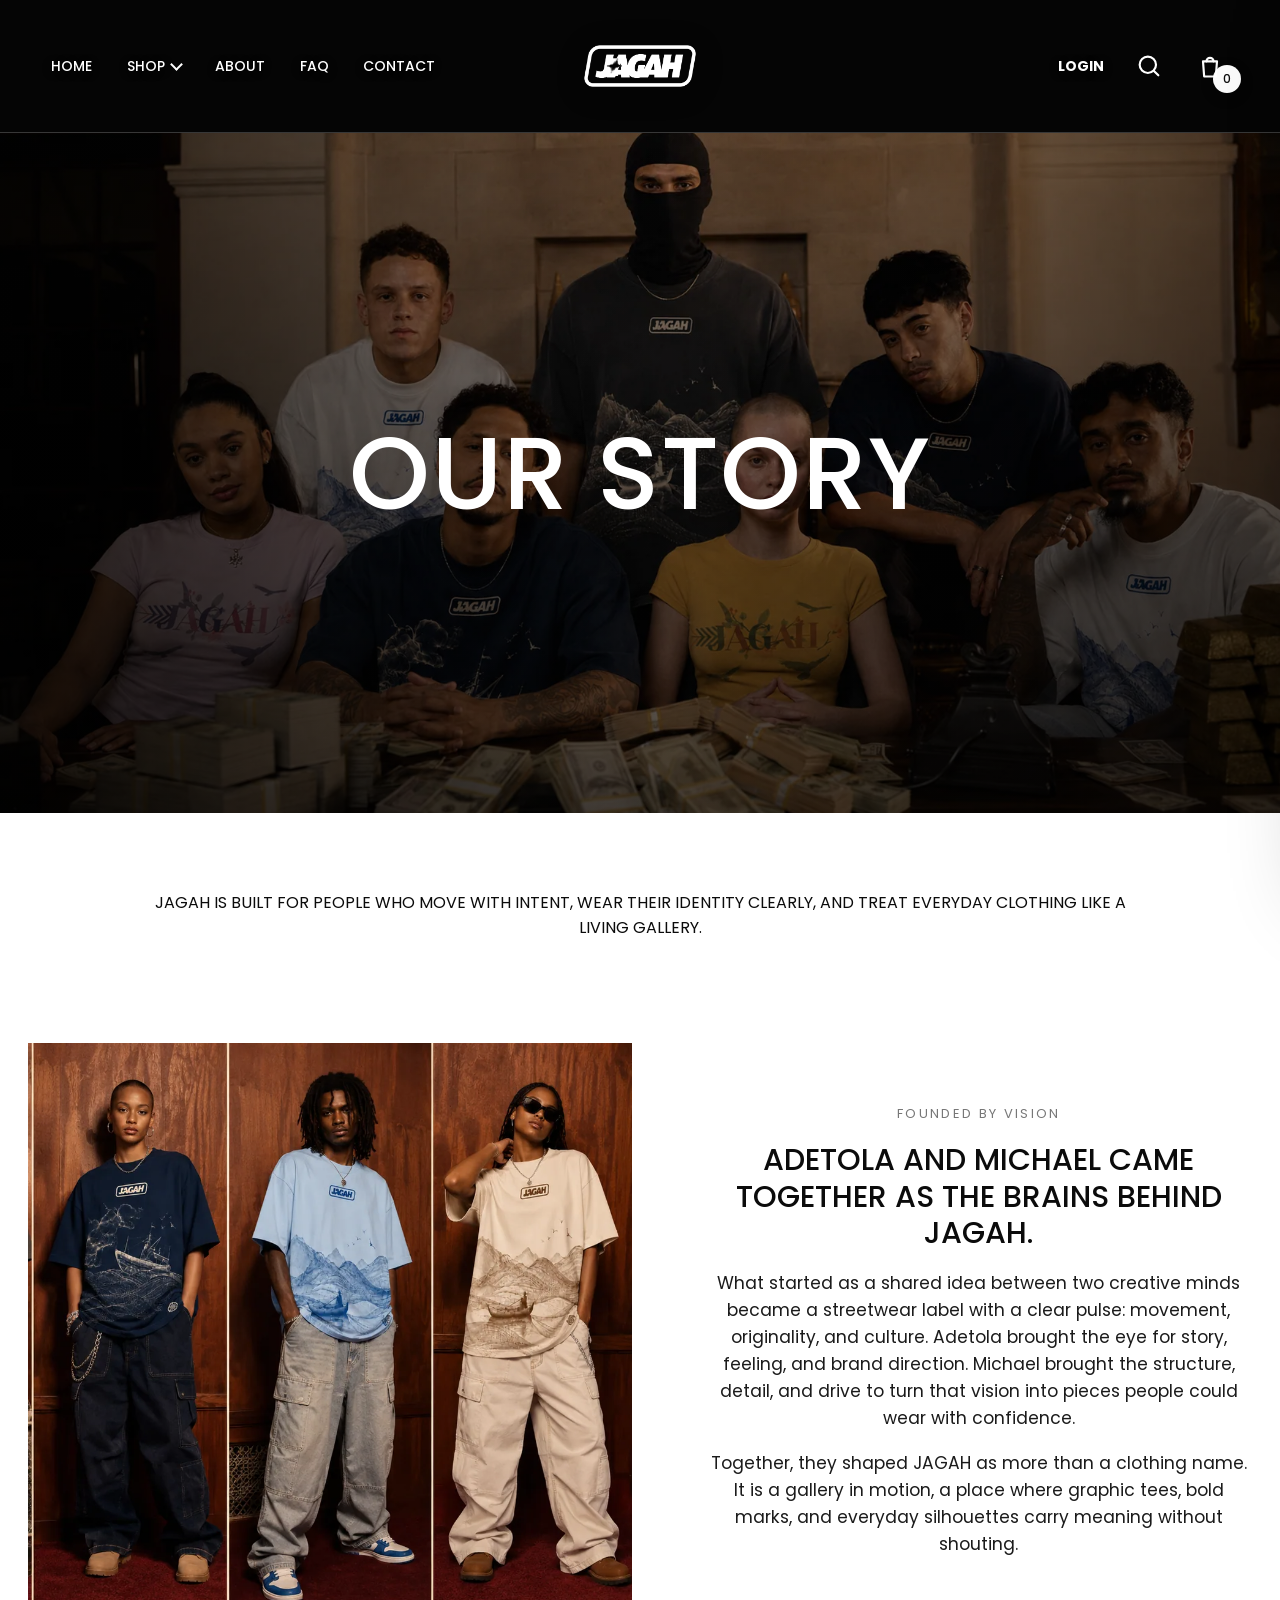
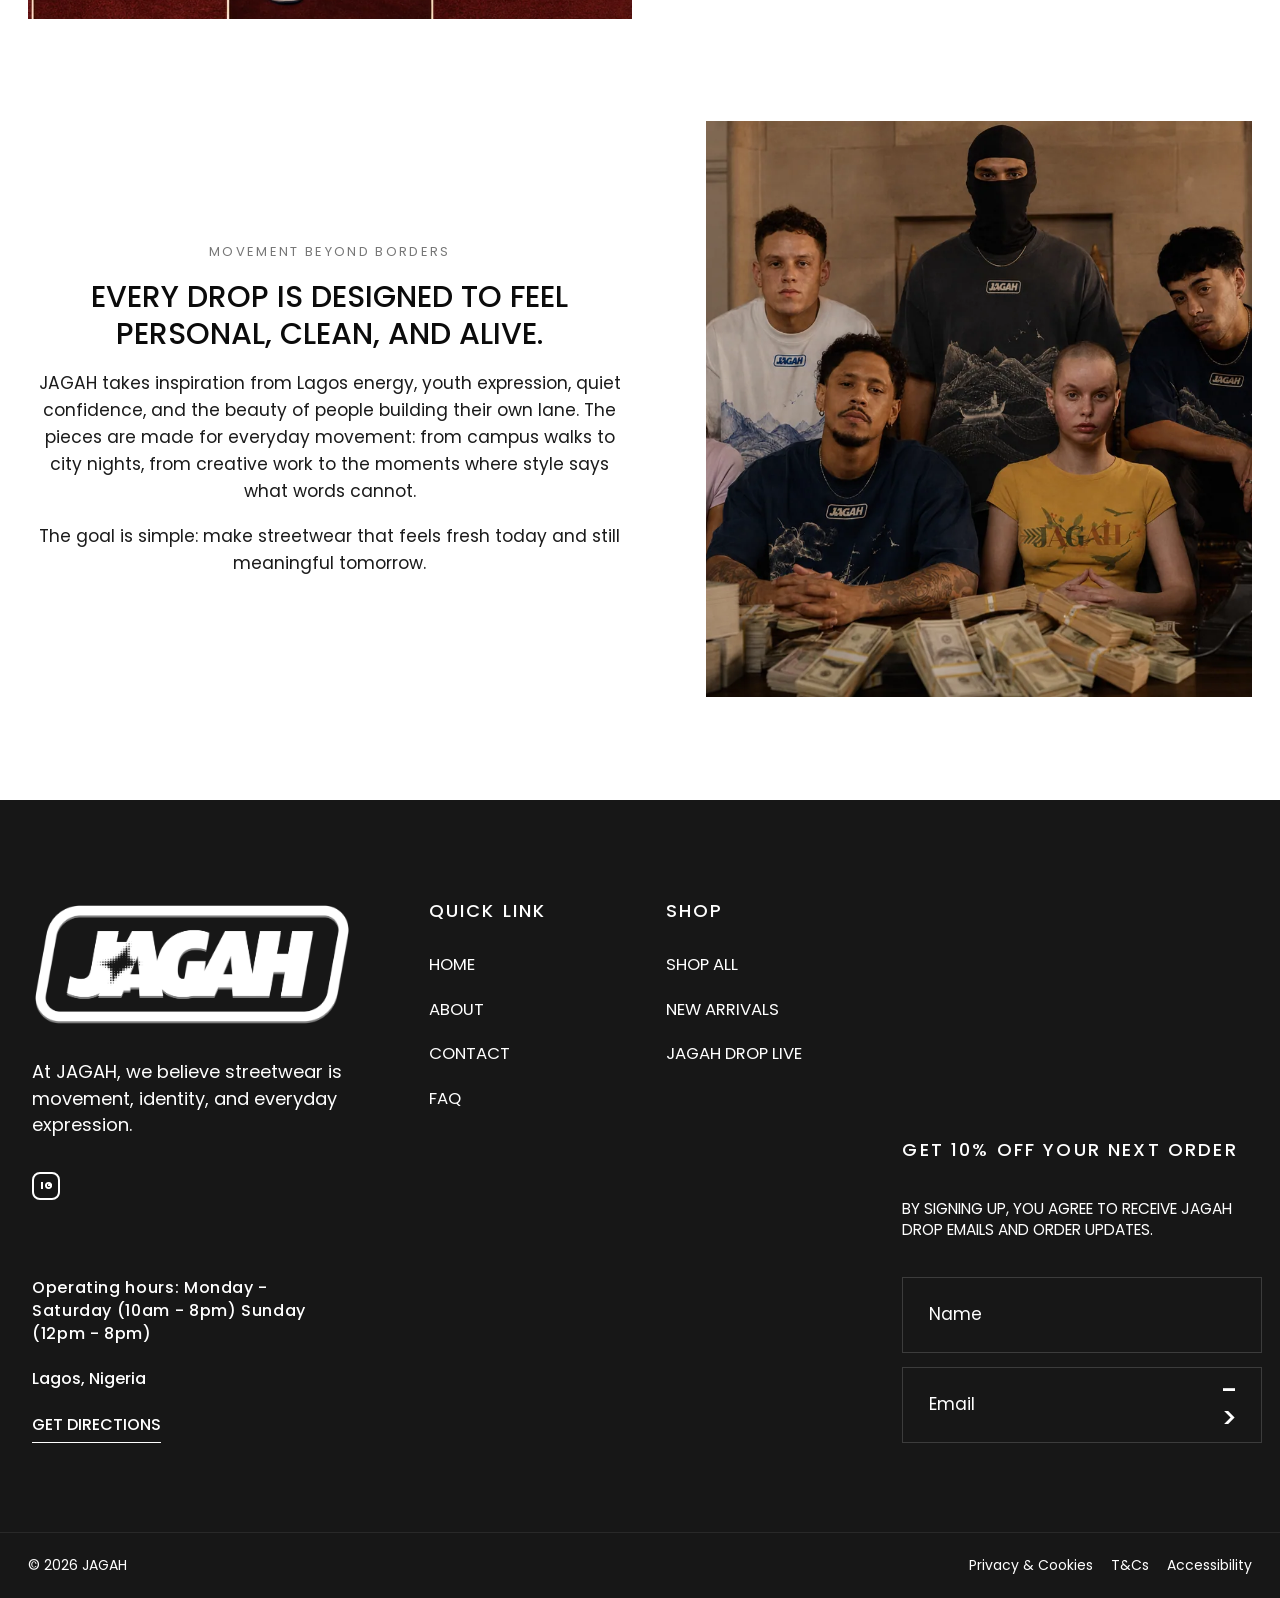
==== commit 86ea4389: "Add files via upload" ====
--- a/about.html
+++ b/about.html
@@ -8,7 +8,7 @@
   <link rel="preconnect" href="https://fonts.googleapis.com">
   <link rel="preconnect" href="https://fonts.gstatic.com" crossorigin>
   <link href="https://fonts.googleapis.com/css2?family=Poppins:wght@300;400;500;600&display=swap" rel="stylesheet">
-  <link rel="stylesheet" href="styles.css?v=jagah-no-product-popup">
+  <link rel="stylesheet" href="styles.css?v=jagah-checkout-clean">
 </head>
 <body class="about-body">
   <a class="skip-link" href="#story">Skip to story</a>
@@ -104,6 +104,97 @@
     </section>
   </main>
 
+  <aside class="bag-drawer" data-bag-drawer aria-hidden="true" aria-labelledby="bag-title">
+    <div class="drawer-head">
+      <div>
+        <h2 id="bag-title">Shopping Bag</h2>
+      </div>
+      <button class="close-button" type="button" data-close-bag aria-label="Close bag">X</button>
+    </div>
+    <div class="bag-items" data-bag-items></div>
+    <div class="bag-empty" data-bag-empty>
+      <strong>Your bag is empty.</strong>
+      <span>Add a product, select your size, then buy on WhatsApp.</span>
+    </div>
+    <div class="bag-summary">
+      <label class="coupon-line">
+        Promo code
+        <span>
+          <input type="text" data-coupon-input placeholder="JAGAH10">
+          <button type="button" data-apply-coupon>Apply</button>
+        </span>
+      </label>
+      <div class="summary-row"><span>Subtotal</span><strong data-subtotal>NGN 0</strong></div>
+      <div class="summary-row"><span>Discount</span><strong data-discount>NGN 0</strong></div>
+      <div class="summary-row"><span>Delivery estimate</span><strong data-delivery>Free</strong></div>
+      <div class="summary-row total"><span>Total</span><strong data-total>NGN 0</strong></div>
+      <button class="button primary full" type="button" data-checkout>Buy it now</button>
+      <button class="button soft full" type="button" data-close-bag>Continue shopping</button>
+    </div>
+  </aside>
+  <div class="scrim" data-scrim hidden></div>
+
+  <dialog class="checkout-dialog" data-checkout-dialog>
+    <button class="close-button dialog-close" type="button" data-close-checkout aria-label="Close checkout">X</button>
+    <form class="checkout-form" data-checkout-form>
+      <div>
+        <p class="kicker">Checkout</p>
+        <h2>Send order to WhatsApp</h2>
+        <fieldset>
+          <legend>Contact</legend>
+          <label>Name<input name="name" type="text" required></label>
+          <label>Phone<input name="phone" type="tel" required></label>
+        </fieldset>
+        <fieldset>
+          <legend>Delivery</legend>
+          <label>Address<input name="address" type="text" required></label>
+          <label>City<input name="city" type="text" required></label>
+          <label>
+            Delivery method
+            <select name="delivery">
+              <option value="Standard delivery">Standard delivery</option>
+              <option value="Express delivery">Express delivery</option>
+              <option value="Pickup">Pickup</option>
+            </select>
+          </label>
+        </fieldset>
+        <fieldset>
+          <legend>Payment</legend>
+          <label>
+            Payment method
+            <select name="payment">
+              <option value="WhatsApp order confirmation">WhatsApp order confirmation</option>
+              <option value="Bank transfer">Bank transfer</option>
+              <option value="Pay on delivery">Pay on delivery</option>
+            </select>
+          </label>
+        </fieldset>
+        <button class="button primary full" type="submit">Place order on WhatsApp</button>
+      </div>
+      <aside class="checkout-summary" data-checkout-summary></aside>
+    </form>
+  </dialog>
+
+  <dialog class="mini-dialog" data-wishlist-dialog>
+    <button class="close-button dialog-close" type="button" data-close-wishlist aria-label="Close wishlist">X</button>
+    <p class="kicker">Wishlist</p>
+    <h2>Saved pieces</h2>
+    <div class="saved-list" data-wishlist-list></div>
+  </dialog>
+
+  <dialog class="mini-dialog" data-account-dialog>
+    <button class="close-button dialog-close" type="button" data-close-account aria-label="Close account">X</button>
+    <p class="kicker">Account</p>
+    <h2>Your JAGAH profile</h2>
+    <form class="account-form" data-account-form>
+      <label>Name<input type="text" name="name" data-profile-name placeholder="Your name"></label>
+      <label>Phone<input type="tel" name="phone" data-profile-phone placeholder="08125812372"></label>
+      <label>Email<input type="email" name="email" data-profile-email placeholder="you@example.com"></label>
+      <button class="button primary full" type="submit">Save profile</button>
+    </form>
+    <div class="order-mini-list" data-account-orders></div>
+  </dialog>
+
   <footer class="retail-footer jagah-footer" id="support">
     <section class="jagah-footer-grid" aria-label="JAGAH footer">
       <div class="jagah-footer-brand">
@@ -160,6 +251,6 @@
   </footer>
 
   <div class="toast" data-toast role="status" aria-live="polite"></div>
-  <script src="script.js?v=jagah-no-product-popup"></script>
+  <script src="script.js?v=jagah-checkout-clean"></script>
 </body>
 </html>
--- a/styles.css
+++ b/styles.css
@@ -1677,12 +1677,12 @@
   right: 0;
   z-index: 70;
   display: flex;
-  width: min(480px, calc(100vw - 18px));
+  width: min(1040px, calc(100vw - 26px));
   height: 100svh;
   flex-direction: column;
   border-left: 1px solid var(--line);
-  background: var(--paper);
-  box-shadow: -18px 0 60px rgba(11, 11, 11, 0.2);
+  background: var(--white);
+  box-shadow: -28px 0 80px rgba(11, 11, 11, 0.24);
   transform: translateX(106%);
   transition: transform 220ms ease;
 }
@@ -1696,58 +1696,116 @@
 }
 
 .drawer-head {
-  padding: 20px;
+  min-height: 80px;
+  padding: 24px 34px;
   border-bottom: 1px solid var(--line);
   background: var(--white);
 }
 
 .drawer-head h2 {
-  font-size: 34px;
+  font-size: 18px;
+  letter-spacing: 0.16em;
+  text-transform: uppercase;
 }
 
 .close-button {
   width: 42px;
   height: 42px;
+  border-color: transparent;
+  border-radius: 0;
+  background: transparent;
+  font-size: 20px;
   font-weight: 500;
 }
 
 .bag-items {
   display: grid;
-  gap: 12px;
+  gap: 0;
   overflow-y: auto;
-  padding: 16px;
+  padding: 0;
 }
 
 .bag-line {
   display: grid;
-  grid-template-columns: 82px 1fr;
-  gap: 12px;
-  border: 1px solid var(--line);
-  border-radius: var(--radius);
-  padding: 10px;
+  grid-template-columns: minmax(320px, 1.05fr) minmax(330px, 0.95fr);
+  gap: 0;
+  min-height: 560px;
+  border: 0;
+  border-bottom: 1px solid var(--line);
+  border-radius: 0;
+  padding: 0;
   background: var(--white);
 }
 
 .bag-line img {
-  height: 92px;
+  height: min(64svh, 620px);
+  border-radius: 0;
+  padding: 48px;
+  object-fit: contain;
+  background: linear-gradient(180deg, #fbfbfb, #f3f3f3);
+}
+
+.bag-line-copy {
+  align-self: start;
+  padding: 40px 34px 34px;
 }
 
 .bag-line h3 {
-  font-size: 15px;
+  max-width: 320px;
+  font-size: 25px;
+  line-height: 1.18;
+  text-transform: uppercase;
 }
 
 .bag-line small {
   color: var(--muted);
 }
 
-.line-actions {
+.bag-option-list {
+  display: grid;
+  gap: 14px;
+  margin: 30px 0;
+  color: var(--ink-2);
+  font-size: 14px;
+}
+
+.bag-option-list p {
+  margin: 0;
+}
+
+.bag-option-list strong {
+  text-transform: uppercase;
+}
+
+.bag-purchase-line {
+  display: grid;
+  grid-template-columns: 112px minmax(0, 1fr);
+  gap: 12px;
+  align-items: stretch;
+}
+
+.bag-line .line-actions {
   display: flex;
   flex-wrap: wrap;
-  gap: 6px;
-  margin-top: 10px;
-}
-
-.line-actions button,
+  justify-content: space-between;
+  gap: 0;
+  margin-top: 0;
+  border: 1px solid var(--ink);
+}
+
+.bag-line .line-actions button,
+.bag-line .line-actions span {
+  display: grid;
+  min-width: 36px;
+  min-height: 52px;
+  place-items: center;
+  border: 0;
+  border-radius: 0;
+  padding: 0 9px;
+  background: var(--white);
+  font-weight: 500;
+}
+
 .qty-button {
   min-height: 32px;
   border: 1px solid var(--line);
@@ -1757,6 +1815,21 @@
   font-weight: 500;
 }
 
+.bag-line .line-actions span {
+  font-size: 17px;
+}
+
+.bag-remove-button {
+  min-height: 52px;
+  border: 1px solid var(--ink);
+  border-radius: 0;
+  background: var(--white);
+  text-transform: uppercase;
+  font-size: 13px;
+  font-weight: 500;
+  letter-spacing: 0.03em;
+}
+
 .bag-empty {
   display: grid;
   gap: 6px;
@@ -1776,8 +1849,12 @@
   gap: 12px;
   margin-top: auto;
   border-top: 1px solid var(--line);
-  padding: 18px;
+  padding: 24px 34px;
   background: var(--white);
+}
+
+.bag-summary .coupon-line {
+  display: none;
 }
 
 .coupon-line span {
@@ -1811,11 +1888,29 @@
   font-size: 19px;
 }
 
+.bag-summary .button.primary {
+  min-height: 54px;
+  border-color: var(--ink);
+  border-radius: 0;
+  color: var(--white);
+  background: var(--ink);
+  text-transform: uppercase;
+  letter-spacing: 0.02em;
+}
+
+.bag-summary .button.soft {
+  min-height: 48px;
+  border-radius: 0;
+  background: var(--white);
+  text-transform: uppercase;
+  letter-spacing: 0.02em;
+}
+
 .scrim {
   position: fixed;
   inset: 0;
   z-index: 69;
-  background: rgba(11, 11, 11, 0.5);
+  background: rgba(11, 11, 11, 0.62);
   opacity: 0;
   transition: opacity 180ms ease;
 }
@@ -1829,10 +1924,10 @@
   max-height: calc(100svh - 24px);
   overflow: auto;
   border: 1px solid var(--line);
-  border-radius: var(--radius);
+  border-radius: 0;
   padding: 0;
   color: var(--ink);
-  background: var(--paper);
+  background: var(--white);
   box-shadow: var(--shadow);
 }
 
@@ -1846,12 +1941,27 @@
   background: var(--white);
 }
 
+.checkout-dialog {
+  position: relative;
+  width: min(1180px, calc(100vw - 28px));
+  background: var(--white);
+}
+
 .dialog-close {
-  position: sticky;
-  top: 12px;
-  left: calc(100% - 54px);
-  z-index: 2;
-  margin: 12px 12px 0;
+  position: absolute;
+  top: 18px;
+  right: 18px;
+  left: auto;
+  z-index: 5;
+  margin: 0;
+  color: var(--ink);
+  background: var(--white);
+}
+
+.checkout-dialog .dialog-close:hover,
+.mini-dialog .dialog-close:hover {
+  border-color: var(--ink);
+  opacity: 1;
 }
 
 .product-detail {
@@ -2043,12 +2153,23 @@
 }
 
 .retail-add-button {
-  min-height: 48px;
-  border: 0;
-  color: var(--white);
-  background: #018849;
+  min-height: 54px;
+  border: 1px solid var(--ink);
+  border-radius: 0;
+  color: var(--ink);
+  background: var(--white);
   font-weight: 500;
-  letter-spacing: 0;
+  letter-spacing: 0.02em;
+  text-transform: uppercase;
+}
+
+.retail-buybox .button.dark.full {
+  min-height: 54px;
+  border: 1px solid var(--ink);
+  border-radius: 0;
+  color: var(--white);
+  background: var(--ink);
+  letter-spacing: 0.02em;
   text-transform: uppercase;
 }
 
@@ -2448,30 +2569,84 @@
 
 .checkout-form {
   display: grid;
-  grid-template-columns: minmax(0, 1fr) 330px;
-  gap: 24px;
-  padding: 0 24px 24px;
+  grid-template-columns: minmax(0, 1fr) minmax(340px, 430px);
+  gap: 36px;
+  padding: 62px 34px 34px;
+}
+
+.checkout-form .kicker {
+  margin: 0 0 18px;
+  color: var(--ink);
+  font-size: 13px;
+  letter-spacing: 0.12em;
+  text-transform: uppercase;
+}
+
+.checkout-form h2 {
+  max-width: 640px;
+  margin: 0 0 30px;
+  font-size: clamp(34px, 6vw, 72px);
+  font-weight: 400;
+  line-height: 0.98;
+  text-transform: uppercase;
 }
 
 .checkout-form fieldset {
   display: grid;
   gap: 12px;
   border: 1px solid var(--line);
-  border-radius: var(--radius);
-  margin: 16px 0;
-  padding: 16px;
+  border-radius: 0;
+  margin: 18px 0;
+  padding: 20px 24px 22px;
   background: var(--white);
 }
 
 .checkout-form legend {
-  padding: 0 8px;
+  padding: 0 10px;
+  color: var(--ink);
+  font-size: 22px;
   font-weight: 500;
+}
+
+.checkout-form label {
+  display: grid;
+  gap: 9px;
+  color: #4f5965;
+  font-size: 13px;
+  font-weight: 500;
+  letter-spacing: 0.03em;
+  text-transform: uppercase;
+}
+
+.checkout-form input,
+.checkout-form select {
+  min-height: 58px;
+  border-radius: 0;
+}
+
+.checkout-form .button.primary[type="submit"] {
+  min-height: 56px;
+  border-color: var(--ink);
+  border-radius: 0;
+  color: var(--white);
+  background: var(--ink);
+  letter-spacing: 0.02em;
+  text-transform: uppercase;
 }
 
 .checkout-summary {
   position: sticky;
   top: 16px;
   align-self: start;
+  border-radius: 0;
+  padding: 26px 28px;
+}
+
+.checkout-summary h3 {
+  margin: 0 0 20px;
+  font-size: 28px;
+  font-weight: 400;
+  line-height: 1.15;
 }
 
 .summary-item,
@@ -2485,9 +2660,43 @@
   padding-bottom: 10px;
 }
 
+.checkout-summary .summary-item {
+  grid-template-columns: 92px minmax(0, 1fr) auto;
+  padding: 18px 0;
+}
+
 .summary-item img,
 .saved-row img {
   height: 68px;
+}
+
+.checkout-summary .summary-item img {
+  height: 92px;
+  border-radius: 0;
+  object-fit: contain;
+  background: #f5f5f5;
+}
+
+.checkout-summary .summary-item strong {
+  font-size: 18px;
+  line-height: 1.3;
+}
+
+.checkout-summary .summary-item small {
+  color: var(--ink);
+  font-size: 14px;
+}
+
+.checkout-summary .summary-row {
+  padding-block: 7px;
+  color: var(--muted);
+  font-size: 18px;
+}
+
+.checkout-summary .summary-row.total {
+  margin-top: 10px;
+  padding-top: 18px;
+  font-size: 22px;
 }
 
 .mini-dialog {
@@ -3445,7 +3654,48 @@
   }
 
   .bag-drawer {
-    width: min(100vw, 480px);
+    width: 100vw;
+  }
+
+  .drawer-head {
+    min-height: 68px;
+    padding: 18px 18px;
+  }
+
+  .drawer-head h2 {
+    font-size: 15px;
+  }
+
+  .bag-line {
+    grid-template-columns: 1fr;
+    min-height: 0;
+  }
+
+  .bag-line img {
+    height: 340px;
+    padding: 28px;
+  }
+
+  .bag-line-copy {
+    padding: 24px 18px 20px;
+  }
+
+  .bag-line h3 {
+    max-width: none;
+    font-size: 20px;
+  }
+
+  .bag-purchase-line {
+    grid-template-columns: 1fr;
+  }
+
+  .bag-line .line-actions,
+  .bag-remove-button {
+    width: 100%;
+  }
+
+  .bag-summary {
+    padding: 18px;
   }
 
   .product-detail,
@@ -3698,6 +3948,51 @@
 }
 
 @media (max-width: 720px) {
+  .checkout-dialog {
+    width: min(100vw - 18px, 680px);
+  }
+
+  .dialog-close {
+    top: 12px;
+    right: 12px;
+  }
+
+  .checkout-form {
+    gap: 22px;
+    padding: 58px 16px 18px;
+  }
+
+  .checkout-form h2 {
+    max-width: 330px;
+    margin-bottom: 22px;
+    font-size: 34px;
+    line-height: 1;
+  }
+
+  .checkout-form fieldset {
+    padding: 16px;
+  }
+
+  .checkout-form legend {
+    font-size: 18px;
+  }
+
+  .checkout-summary {
+    padding: 18px;
+  }
+
+  .checkout-summary .summary-item {
+    grid-template-columns: 74px minmax(0, 1fr);
+  }
+
+  .checkout-summary .summary-item > strong {
+    grid-column: 2;
+  }
+
+  .checkout-summary .summary-item img {
+    height: 74px;
+  }
+
   .standalone-product-view .product-gallery-retail {
     grid-template-columns: 1fr;
   }
